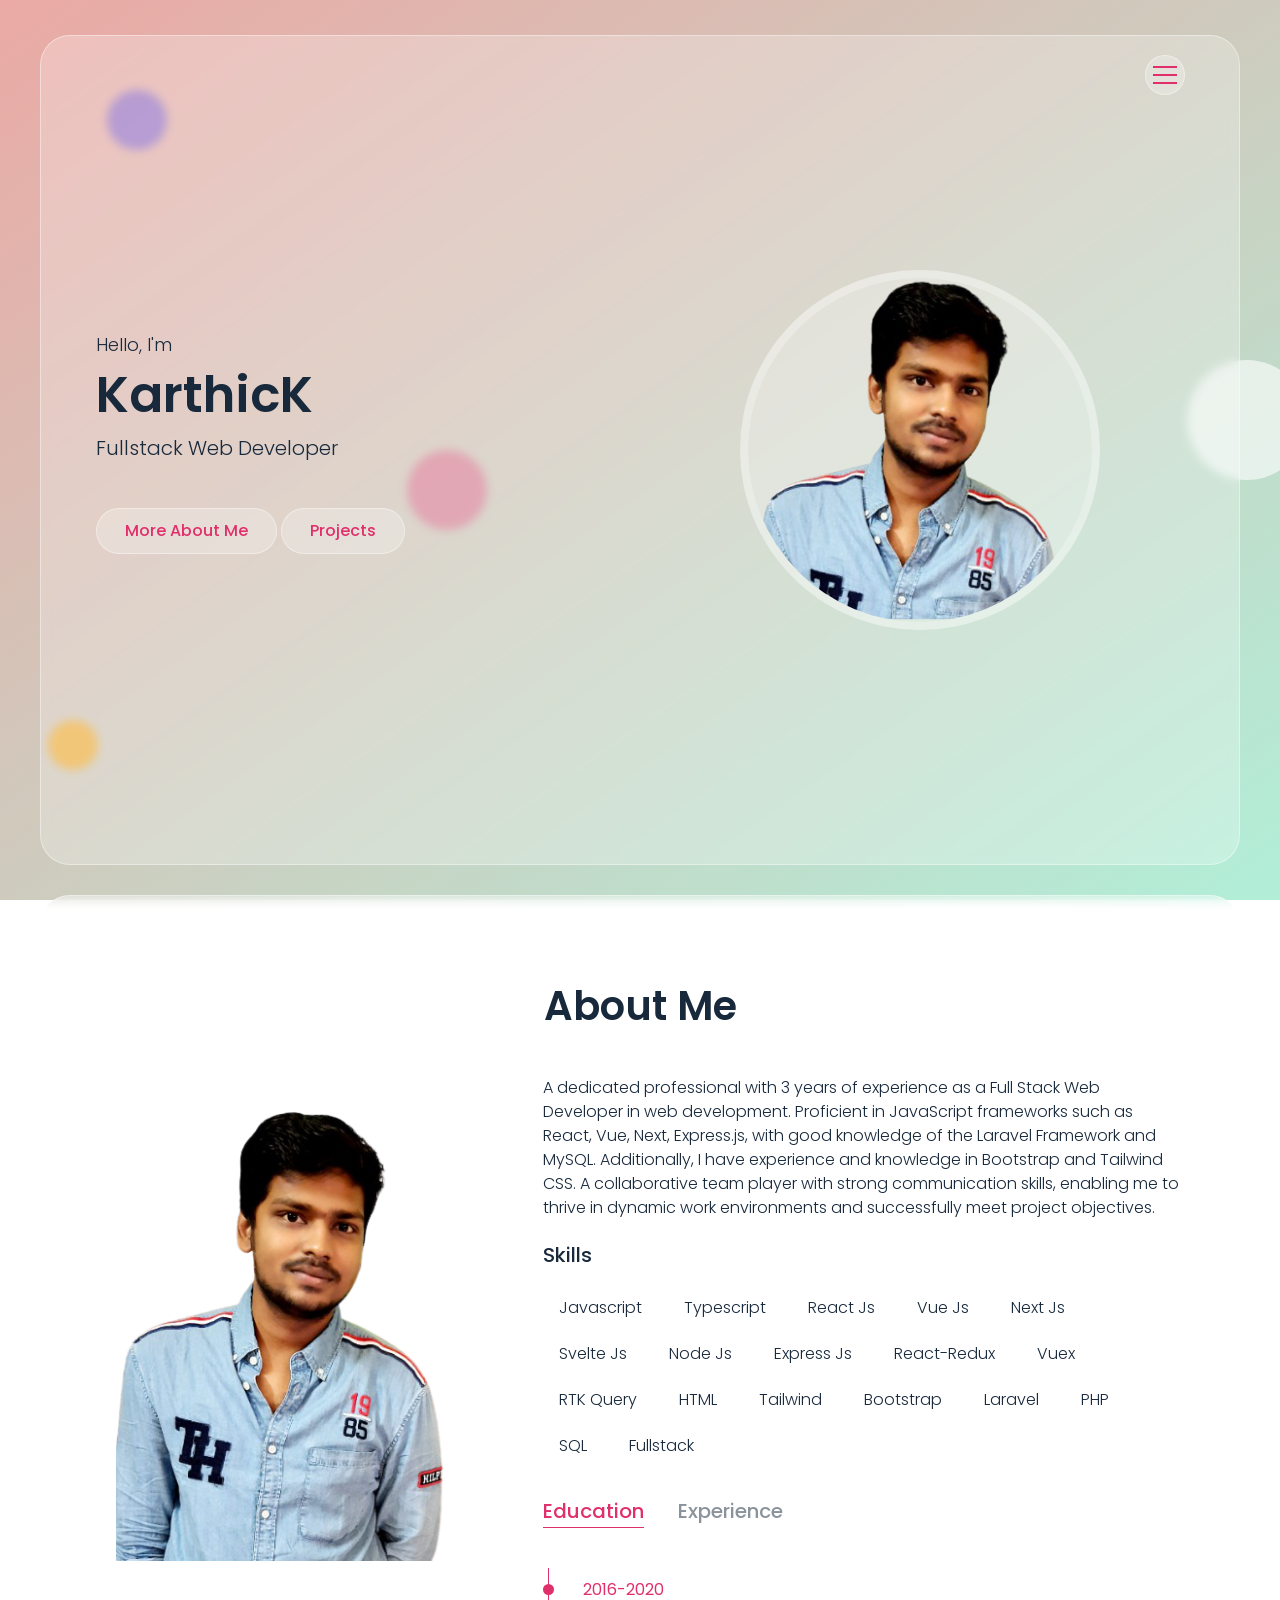
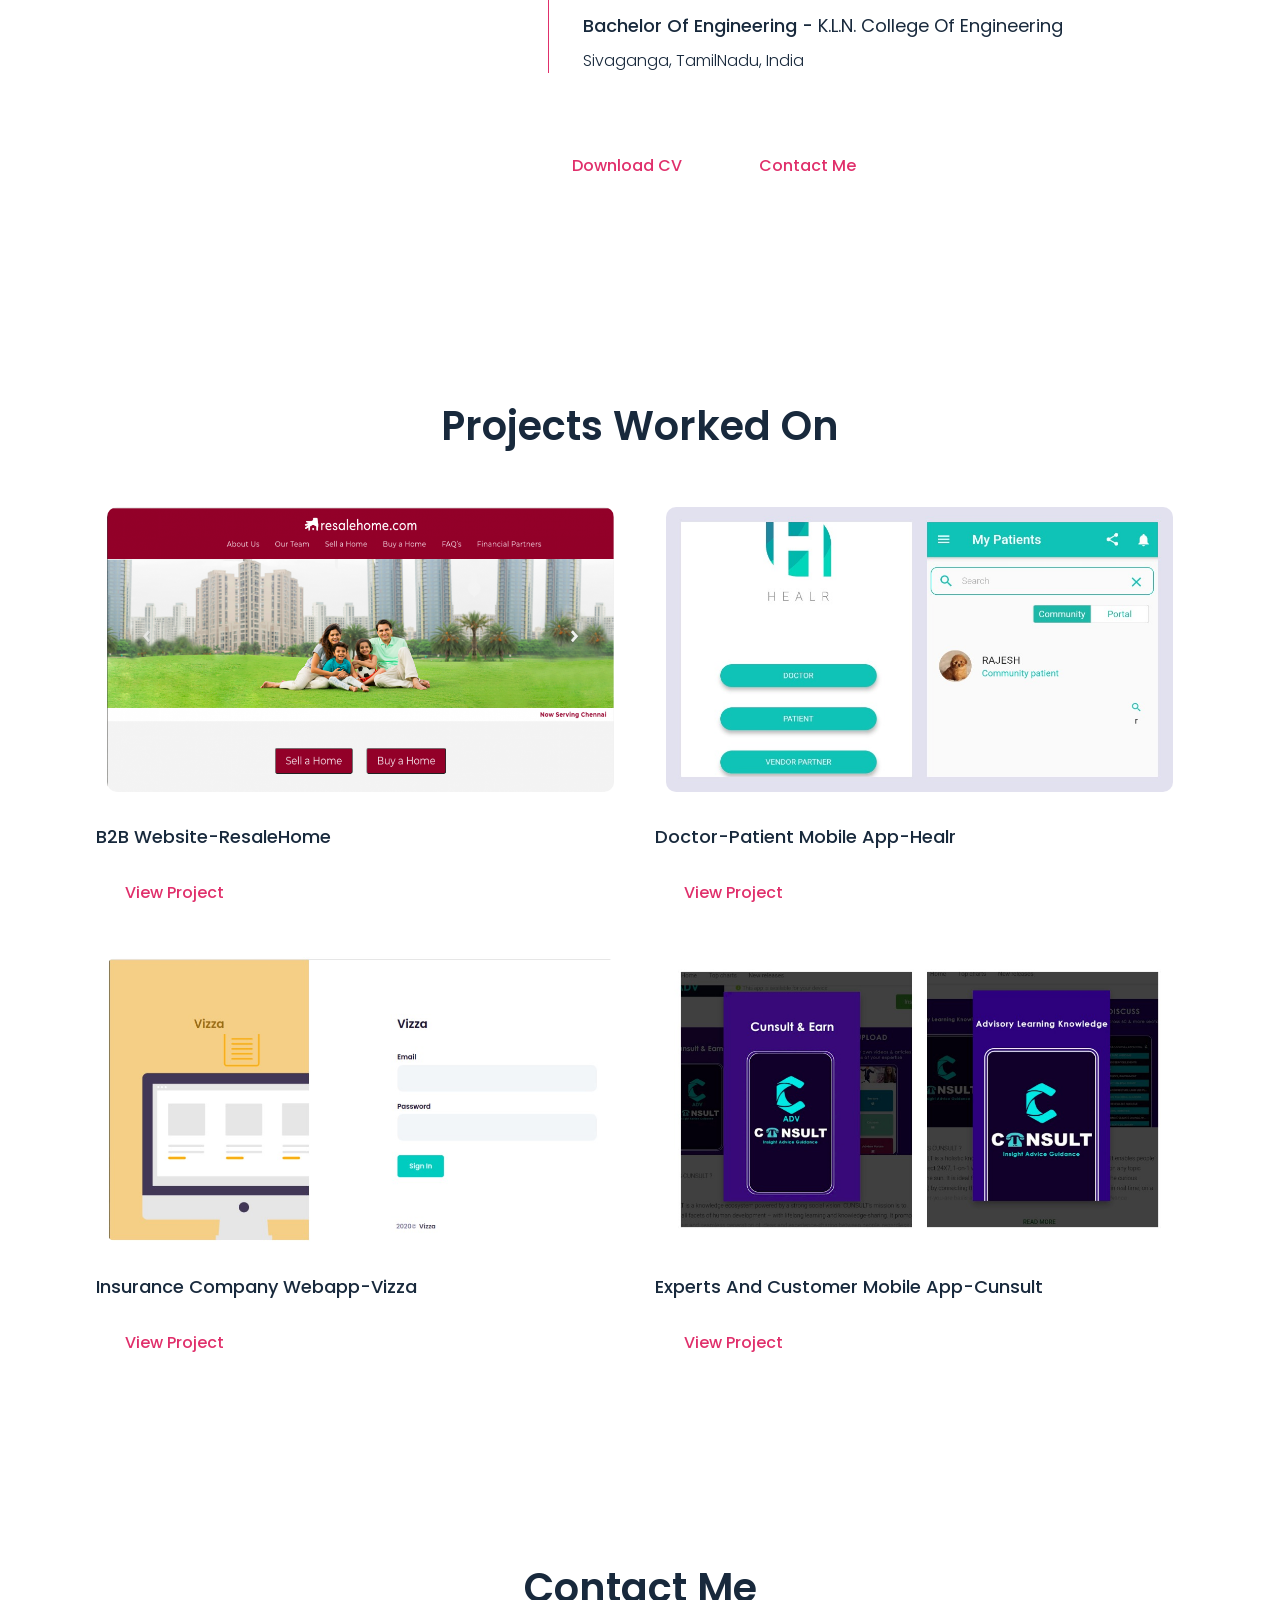
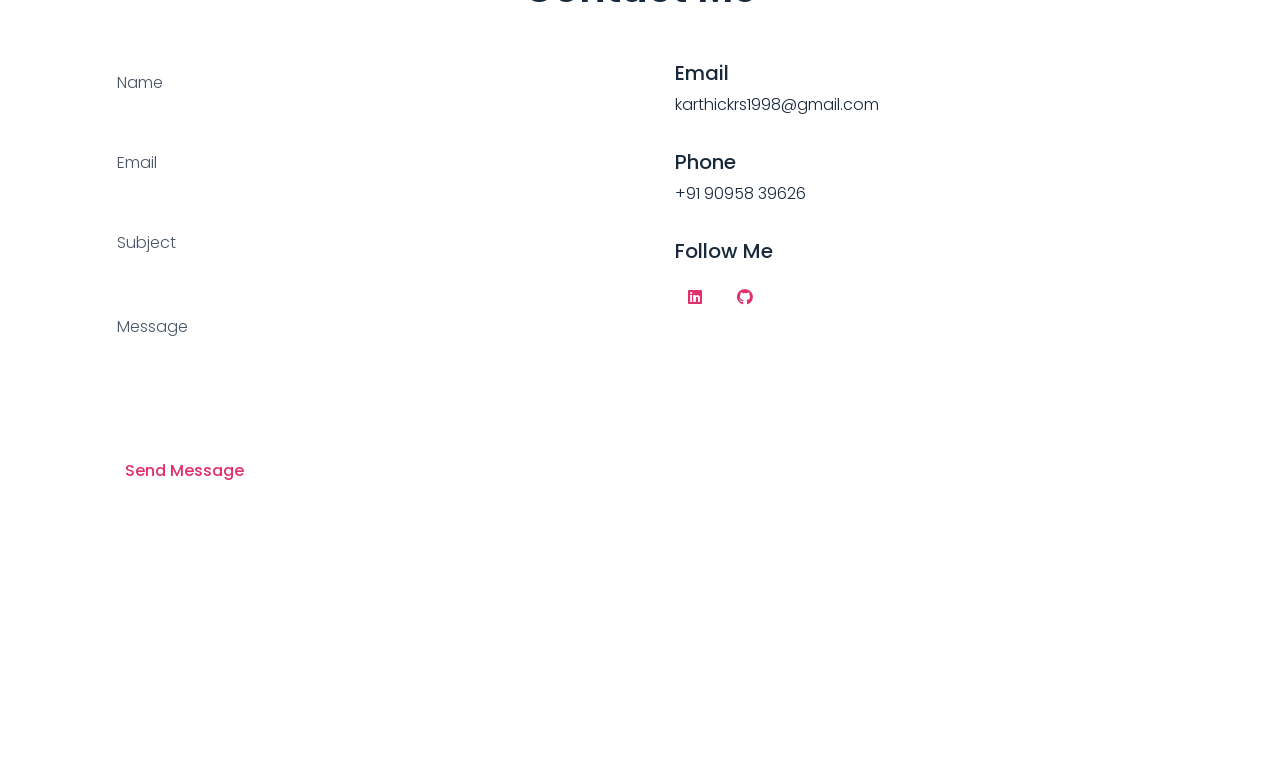
==== index.html @ 344a559f "Updated Skills" ====
<!DOCTYPE html>
<html lang="en">
<head>
    <meta charset="UTF-8">
    <meta id="myViewport" name="viewport" content="width=device-width, initial-scale=1.0">
    <title>Portfolio</title>
    <link rel="stylesheet" href="css/font-awesome.css">
    <link rel="stylesheet" href="css/portfolio.css">
    <script src="https://cdn.tailwindcss.com"></script>
</head>
    <body>
        <!-- Page Loader Start -->
        <div class="page-loader">
            <div></div>
            <div></div>
            <div></div>
        </div>
        <!-- Page Loader End -->
        <!-- Background Circles Start -->
        <div class="bg-circles">
            <div class="circle-1"></div>
            <div class="circle-2"></div>
            <div class="circle-3"></div>
            <div class="circle-4"></div>
        </div>
        <!-- Background Circles End -->

        <!-- Main Start -->
        <div class="main hidden">
            <!-- Header Start -->
            <header class="header">
                <div class="container">
                    <div class="row flex-end">
                        <button type="button" class="nav-toggler">
                            <span></span>
                        </button>
                        <nav class="nav">
                            <div class="nav-inner">
                                <ul>
                                    <li><a href="#home" class="nav-item link-item">home</a></li>
                                    <li><a href="#about" class="nav-item link-item">about</a></li>
                                    <li><a href="#projects" class="nav-item link-item">projects</a></li>
                                    <li><a href="#contact" class="nav-item link-item">contact</a></li>
                                </ul>
                            </div>
                        </nav>
                    </div>
                </div>
            </header>
            <!-- Header End -->
            <!-- Home Section Start -->
            <section class="home-section align-items-center active" id="home">
                <div class="container">
                    <div class="row align-items-center">
                        <div class="home-text">
                            <p>Hello, I'm</p>
                            <h1>KarthicK</h1>
                            <p class="role">fullstack web developer</p>
                            <a href="#about" class="btn link-item">more about me</a>
                            <a href="#projects" class="btn link-item">projects</a>
                        </div>
                        <div class="home-img">
                            <div class="img-box">
                                <img src="img/profile-img-2.png" alt="profile-img">
                            </div>                
                        </div>
                    </div>
                </div>
            </section>
            <!-- Home Section End -->

            <!-- About Section Start -->
            <section class="about-section sec-padding" id="about">
                <div class="container">
                    <div class="row">
                        <div class="section-title">
                            <h2>about me</h2>
                        </div>
                    </div>
                    <div class="row">
                        <div class="about-img">
                            <div class="img-box">
                                <img src="img/about-img-2.png" alt="about-image">
                            </div>
                        </div>
                        <div class="about-text">
                            <p>A dedicated professional with 3 years of experience as a Full Stack Web Developer in web development. Proficient in JavaScript frameworks such as React, Vue, Next, Express.js, with good knowledge of the Laravel Framework and MySQL. Additionally, I have experience and knowledge in Bootstrap and Tailwind CSS. A collaborative team player with strong communication skills, enabling me to thrive in dynamic work environments and successfully meet project objectives.</p>
                            <h3>skills</h3>
                            <div class="skills">
                                <div class="skill-item">javascript</div>
                                <div class="skill-item">typescript</div>
                                <div class="skill-item">react js</div>
                                <div class="skill-item">vue js</div>
                                <div class="skill-item">next js</div>
                                <div class="skill-item">svelte js</div>
                                <div class="skill-item">node js</div>
                                <div class="skill-item">express js</div>
                                <div class="skill-item">react-redux</div>
                                <div class="skill-item">vuex</div>
                                <div class="skill-item">RTK query</div>
                                <div class="skill-item">HTML</div>
                                <div class="skill-item">tailwind</div>
                                <div class="skill-item">bootstrap</div>
                                <div class="skill-item">laravel</div>
                                <div class="skill-item">PHP</div>
                                <div class="skill-item">SQL</div>
                                <div class="skill-item">fullstack</div>
                            </div>
                            <div class="about-tabs">
                                <button type="button" class="tab-item active" data-target="#education">education</button>
                                <button type="button" class="tab-item" data-target="#experience">experience</button>
                            </div>
                            <!-- Education Start -->
                            <div class="tab-content active" id="education">
                                <div class="timeline">
                                    <div class="timeline-item">
                                        <span class="date">2016-2020</span>
                                        <h4>bachelor of engineering - <span>k.l.n. college of engineering</span></h4>
                                        <p>Sivaganga, TamilNadu,  India</p>
                                    </div>
                                </div>
                            </div>
                            <!-- Education End -->

                            <!-- Experience Start -->
                            <div class="tab-content" id="experience">
                                <div class="timeline">
                                    <div class="timeline-item">
                                        <span class="date">Oct 2020-Mar 2022</span>
                                        <h4>fullstack developer<span> - pranion technology and ventures Pvt Ltd</span></h4>
                                        <p></p>
                                    </div>
                                    <div class="timeline-item">
                                        <span class="date">Mar 2022-Present</span>
                                        <h4>Software Development Engineer-I<span> - Fleet Studio Technologies Pvt Ltd</span></h4>
                                        <p></p>
                                    </div>
                                </div>                        
                            </div>
                            <!-- Experience End -->
                            <a href="karthick-resume-9095839626.pdf" target="_blank" class="btn pointer-events-none">download cV</a>
                            <a href="#contact" class="btn link-item">contact me</a>
                        </div>
                    </div>
                </div>
            </section>
            <!-- About Section End -->

            <!-- Portfolio Section Start -->
            <section class="portfolio-section sec-padding" id="projects">
                <div class="container">
                    <div class="row">
                        <div class="section-title">
                            <h2>projects worked on</h2>
                        </div>
                    </div>
                    <div class="row">
                        <!-- Portfolio Item Start -->
                        <div class="portfolio-item">
                            <div class="portfolio-item-thumpnail">
                                <img src="img/portfolio/portfolio-1.png" alt="portfolio item thumpnail">
                            </div>
                            <h3 class="portfolio-item-title">B2B website-resaleHome</h3>
                            <button class="btn portfolio-view-project-btn" type="button">view project</button>
                            <div class="portfolio-item-details">
                                <div class="description">
                                    <p>Resalehome are leading property consultants from Chennai. They act like medium of sellers and buyers to help sell or buy a property.</p>
                                </div>
                                <div class="general-info">
                                    <ul>
                                        <li>Created - <span>Dec 2020</span></li>
                                        <li>Technologies used - <span>Html, Css, Bootstrap, laravel, mysql</span></li>
                                        <li>Role - <span>fullstack</span></li>
                                        <li>View Online - <span><a href="https://www.resalehome.com" target="_blank">click here</a></span></li>
                                    </ul>
                                </div>
                            </div>
                        </div>
                        <!-- Portfolio Item End -->
                        <!-- Portfolio Item Start -->
                        <div class="portfolio-item">
                            <div class="portfolio-item-thumpnail">
                                <img src="img/portfolio/portfolio-2.jpg" alt="portfolio item thumpnail">
                            </div>
                            <h3 class="portfolio-item-title">doctor-patient mobile app-healr</h3>
                            <button class="btn portfolio-view-project-btn" type="button">view project</button>
                            <div class="portfolio-item-details">
                                <div class="description">
                                    <p>Healr is a mobile app for connect patient and doctor for their regular checkup.patient book an appointment(either teleclinic or direct visit), based on doctor schedule. patient can share their report and vitals to the doctor.then, doctor will connect patient and share the medical prescription.</p>
                                </div>
                                <div class="general-info">
                                    <ul>
                                        <li>Created - <span>june 2021</span></li>
                                        <li>Technologies used - <span>laravel, mysql</span></li>
                                        <li>Role - <span>backend developer</span></li>
                                        <li>View Online - <span><a href="https://play.google.com/store/apps/details?id=com.healr" target="_blank">click here</a></span></li>
                                    </ul>
                                </div>
                            </div>
                        </div>
                        <!-- Portfolio Item End -->
                        <!-- Portfolio Item Start -->
                        <div class="portfolio-item">
                            <div class="portfolio-item-thumpnail">
                                <img src="img/portfolio/portfolio-3.jpg" alt="portfolio item thumpnail">
                            </div>
                            <h3 class="portfolio-item-title">insurance company webapp-vizza</h3>
                            <button class="btn portfolio-view-project-btn" type="button">view project</button>
                            <div class="portfolio-item-details">
                                <div class="description">
                                    <p>Vizza is the insurance website for take a new insurance and renewal the current insurance.vizza has three type insurance.</p>
                                    <ul>
                                        <li>Life Insurance</li>
                                        <li>Motor Insurance</li>
                                        <li>Health Insurance</li>
                                    </ul>
                                    <p>user can purchase new insurance and see the renewals of the upcoming based on admin approval</p>
                                </div>
                                <div class="general-info">
                                    <ul>
                                        <li>Created - <span>apr 2020</span></li>
                                        <li>Technologies used - <span>Html, Css, Bootstrap, Laravel, Mysql</span></li>
                                        <li>Role - <span>Fullstack</span></li>
                                        <!-- <li>View Online - <span><a href="#">www.domain.com</a></span></li> -->
                                    </ul>
                                </div>
                            </div>
                        </div>
                        <!-- Portfolio Item End -->
                        <!-- Portfolio Item Start -->
                        <div class="portfolio-item">
                            <div class="portfolio-item-thumpnail">
                                <img src="img/portfolio/portfolio-4.jpg" alt="portfolio item thumpnail">
                            </div>
                            <h3 class="portfolio-item-title">experts and customer mobile app-cunsult</h3>
                            <button class="btn portfolio-view-project-btn" type="button">view project</button>
                            <div class="portfolio-item-details">
                                <div class="description">
                                    <p>Cunuslt is a mobile app.it is divided into two application.</p>
                                    <ul>
                                        <li>Advisor App</li>
                                        <li>Client App</li>
                                    </ul>
                                    <p class="cusult-app">Advisor App- <span>Advisor or Experts are the users have professional in one or more fields.They are ready to give ideas and advices to the clients who is needed.</span></p>
                                    <p class="cusult-app">Client App- <span>Client or Customer are the users have ready to get a idea or knowldge from experts.</span></p>
                                </div>
                                <div class="general-info">
                                    <ul>
                                        <li>Created - <span>sep 2021</span></li>
                                        <li>Technologies used - <span>Laravel, Mysql</span></li>
                                        <li>Role - <span>Backend</span></li>
                                        <li>View Online(Advisor) - <span><a href="https://play.google.com/store/apps/details?id=com.career1234.advisor" target="_blank">click here</a></span></li>
                                        <li>View Online(Client) - <span><a href="https://play.google.com/store/apps/details?id=com.career1234.client" target="_blank">click here</a></span></li>
                                    </ul>
                                </div>
                            </div>
                        </div>
                        <!-- Portfolio Item End -->
                    </div>
                </div>
            </section>
            <!-- Portfolio Section End -->
            <!-- Contact Section Start -->
            <section class="contact-section sec-padding" id="contact">
                <div class="container">
                    <div class="row">
                        <div class="section-title">
                            <h2>contact me</h2>
                        </div>
                    </div>
                    <div class="row">
                        <div class="contact-form">
                            <form>
                                <div class="row">
                                    <div class="input-group">
                                        <input type="text" class="input-control email-name" placeholder="Name" required>
                                    </div>
                                    <div class="input-group">
                                        <input type="email" class="input-control email-email" placeholder="Email" required>
                                        <span class="email-error hidden">invalid email address</span>
                                    </div>
                                    <div class="input-group">
                                        <input type="text" class="input-control email-subject" placeholder="Subject" required>
                                    </div>
                                    <div class="input-group">
                                        <textarea class="input-control email-message" placeholder="Message" required></textarea>
                                    </div>
                                    <div class="submit-btn">
                                        <button type="submit" class="btn" id="send-message">send message</button>
                                        <!-- <button type="submit" class="btn" id="send-message"><span class="loading"><i class="fas fa-spinner fa-spin fa-1x fa-fw"></i></span></button> -->
                                    </div>
                                </div>
                            </form>
                        </div>
                        <div class="contact-info">
                            <div class="contact-info-item">
                                <h3>Email</h3>
                                <p>karthickrs1998@gmail.com</p>
                            </div>
                            <div class="contact-info-item">
                                <h3>Phone</h3>
                                <p>+91 90958 39626</p>
                            </div>
                            <div class="contact-info-item">
                                <h3>follow me</h3>
                                <div class="social-links">
                                    <a href="https://www.linkedin.com/in/karthick-r-s-77813818a" target="_blank"><i class="fab fa-linkedin"></i></a>
                                    <a href="https://github.com/karthick-rs-webdev" target="_blank"><i class="fab fa-github"></i></a>
                                    <!-- <a href="#" target="_blank"><i class="fab fa-instagram"></i></a>
                                    <a href="#" target="_blank"><i class="fab fa-youtube"></i></a> -->
                                </div>
                            </div>
                        </div>
                    </div>
                </div>
            </section>
            <!-- Contact Section End -->
        </div>
        <!-- Main End -->

        <!-- Portfolio Item Details Popup Start -->
        <div class="portfolio-popup">
            <div class="pp-inner">
                <div class="pp-content">
                    <div class="pp-header">
                        <button class="btn pp-close" type="button"><i class="fas fa-times"></i></button>
                        <div class="pp-thumpnail">
                            <img src="" alt="pp-thumpnail">
                        </div>
                        <h3></h3>
                    </div>
                    <div class="pp-body">
                    </div>
                </div>
            </div>

        </div>
        <!-- Portfolio Item Details Popup End -->    

        <script src="js/portfolio.js"></script>
        <!-- Emial Service -->
        <!-- <script type="text/javascript" src="https://cdn.jsdelivr.net/npm/emailjs-com@3/dist/email.min.js"></script> -->
        <script src="js/email-service.min.js"></script>
        <script type="text/javascript">
            (function(){
            emailjs.init("user_HQDzStbGqRLgGuK07CxzP");
            })();

            document.querySelector("#send-message").addEventListener("click", e => {
                if(document.querySelector(".email-name").value.length != 0 && document.querySelector(".email-email").value.length != 0 && document.querySelector(".email-subject").value.length != 0 && document.querySelector(".email-message").value.length != 0){

                    e.preventDefault();

                    const re = /^(([^<>()[\]\\.,;:\s@\"]+(\.[^<>()[\]\\.,;:\s@\"]+)*)|(\".+\"))@((\[[0-9]{1,3}\.[0-9]{1,3}\.[0-9]{1,3}\.[0-9]{1,3}\])|(([a-zA-Z\-0-9]+\.)+[a-zA-Z]{2,}))$/;

                    if(re.test(document.querySelector(".email-email").value)){
                        var templateParams = {
                            from_name: document.querySelector(".email-name").value,
                            from_email: document.querySelector(".email-email").value,
                            subject: document.querySelector(".email-subject").value,
                            message: document.querySelector(".email-message").value
                        };

                        e.target.innerHTML = `sending... <i class="fas fa-spinner fa-spin fa-1x fa-fw"></i>`;
                        e.target.classList.add("btn-disabled");
                        e.target.setAttribute("disabled","disabled");
                    
                        emailjs.send('service_8qbzn0a', 'template_hliff8y', templateParams)
                        .then(function(response) {
                            e.target.innerHTML = `message sent <i class="far fa-smile"></i>`;
                        },
                        function(error) {
                            e.target.innerHTML = `unable to send <i class="far fa-frown"></i>`;
                        });
                    }
                    else{
                        document.querySelector(".email-email").style.border = "1px solid red";
                        document.querySelector(".email-email").scrollIntoView();
                        document.querySelector(".email-error").classList.remove("hidden");
                    }
                }
            });
            document.querySelector(".email-email").addEventListener("input",e => {
                document.querySelector(".email-error").classList.add("hidden");
            });
        </script>         
    </body>
</html>
---- css/portfolio.css ----
/* ------Fonts-------- */
@import url('https://fonts.googleapis.com/css2?family=Poppins:wght@300;400;500;600;700&display=swap');

/*------Variables------*/
:root{
    --main-color: #e02f6b;
    --blue: #0000ff;
    --blue-dark: #18293c;
    --orange: #ffa500;
    --green-yellow: #cddc39;
    --pink-light: #efa2b4;
    --cyan-light: #aef1ee;
    --white: #ffffff;
    --white-albha-40: rgba(255, 255, 255, 0.4);
    --white-albha-25: rgba(255, 255, 255, 0.25);
    --backdrop-filter-blur: blur(5px);
}
/* ------Global Settings------- */
*{
    box-sizing: border-box;
    margin: 0;
    padding: 0;
    outline: none;
    user-select: none;
    scroll-behavior: smooth;
}
::before,
::after{
    box-sizing: border-box;
}
.hidden{
    display: none !important;
}

body{
    min-height: 100vh;
    background-image: linear-gradient(to bottom right, var(--pink-light), var(--cyan-light));
    background-attachment: fixed;
    font-size: 16px;
    font-family: 'Poppins', sans-serif;
    font-weight: 300;
    color: var(--blue-dark);
    line-height: 1.5;
    overflow-x: hidden;
    padding: 35px 15px;
}
body.hide-scrolling{
    overflow-y: hidden;
}
body::before{
    content: '';
    position: fixed;
    left: 0;
    top: 0;
    height: 100%;
    width: 100%;
    background-color: var(--green-yellow);
    z-index: -1;
    opacity: 0.12;
}

.bg-circles{
    position: fixed;
    width: calc(100% - 30px);
    max-width: 1200px;
    height: 100%;
    left: 47px;
    top: 0;
    /* transform: translateX(-50%); */
}
.bg-circles div{
    position: absolute;
    border-radius: 50%;
}
.bg-circles .circle-1{
    width: 60px;
    height: 60px;
    background-color:var(--blue);
    top: 10%;
    left: 5%;
    opacity: 0.3;
    animation: zooInOut 8s linear infinite;
}
.bg-circles .circle-2{
    background-color: var(--main-color);
    width: 80px;
    height: 80px;   
    left: 30%;
    top: 50%;
    opacity: 0.4; 
    animation: BounceInOut 5s ease-in-out infinite;
}
.bg-circles .circle-3{
    width: 120px;
    height: 120px;
    background-color: var(--white);
    top: 40%;
    left: 95%;
    opacity: 0.6;
}
.bg-circles .circle-4{
    width: 50px;
    height: 50px;
    background-color: var(--orange);
    top: 80%;
    left: 1px;
    opacity: 0.6;
}

.main{
    max-width: 1200px;
    margin: auto;
    transition: all 0.3s ease-in-out;
    position: relative;
}
.main.fade-out{
    opacity: 0;
}

section{
    background-color: var(--white-albha-25);
    border: 1px solid var(--white-albha-40);
    border-radius: 30px;
    min-height: calc(100vh - 70px);
    backdrop-filter: var(--backdrop-filter-blur);
    display: block;
    transition: opacity 0.3s ease-in-out;
    margin-bottom: 30px;
}
section.active{
    animation: fadeIn 0.5s ease-in-out forwards;
}

section.fade-out{
    animation: fadeOut 0.5s ease-in-out forwards;
}

a{
    text-decoration: none;
}

h1, h2{
    font-weight: 600 !important;
}

h3,h4,h5,h6{
    font-weight: 500;
}

img{
    max-width: 100%;
    vertical-align: middle;
}

.container{
    padding: 0 40px;
    width: 100%;
}

ul{
    list-style: none;
}

.row{
    display: flex;
    flex-wrap: wrap;
}

.align-items-center{
    align-items: center;
}
.sec-padding{
    padding: 80px 0;
}
.flex-end{
    justify-content: flex-end;
}

/*------Animation---------*/
@keyframes fadeOut{
    0%{
        opacity: 1;
    }
    100%{
        opacity: 0;
    }
}
@keyframes fadeIn{
    0%{
        opacity: 0;
    }
    100%{
        opacity: 1;
    }
}
@keyframes zooInOut{
    0%,100%{
        transform: scale(0.5);
    }
    50%{
        transform: scale(1);
    }
}
@keyframes BounceInOut{
    0%,100%{
        transform: translateY(-50%);
    }
    50%{
        transform: translateY(50%);
    }
}
@keyframes spin{
    0%{
        transform: rotate(0deg);
    }
    /* 50%{
        transform: rotate(200deg);
    }
    100%{
        transform: rotate(0deg);
    } */
    100%{
        transform: rotate(360deg);
    }
}
/* -----Secction Title------ */
.section-title{
    width: 100%;
    padding: 0 15px;
    text-align: center;
    margin-bottom: 40px;
}
.section-title h2{
    font-size: 40px;
    text-transform: capitalize;
}

/* -------Custom Scrollbar------- */
::-webkit-scrollbar{
    width: 5px;
}
::-webkit-scrollbar-track{
    background-color: var(--white);
}
::-webkit-scrollbar-thumb{
    background-color: var(--main-color);
}

/* ------Buttons------- */
button{
    font-family: inherit;
    user-select: none;
}
.btn{
    line-height: 1.5;
    color: var(--main-color);
    background-color: var(--white-albha-25);
    padding: 10px 28px;
    display: inline-block;
    border: 1px solid var(--white-albha-40);
    border-radius: 30px;
    font-size: 16px;
    font-weight: 500;
    font-family: inherit;
    text-transform: capitalize;
    cursor: pointer;
    user-select: none;
    position: relative;
    overflow: hidden;
    vertical-align: middle;
    transition: color 0.3s ease-in-out;
}
.btn:before{
    content: '';
    position: absolute;
    left: 0;
    top: 0;
    height: 100%;
    width: 0%;
    background-color: var(--main-color);
    z-index: -1;
    transition: width 0.3s ease-in-out;
}
.btn:not(.btn-disabled):hover::before{
    width: 100%;
}
.btn:not(.btn-disabled):hover{
    color: var(--white);
}

/*------Page Loader-------*/
.page-loader{
    position: fixed;
    top: 0;
    left: 0;
    height: 100%;
    width: 100%;
    background-color: var(--white-albha-25);
    backdrop-filter: var(--backdrop-filter-blur);
    z-index: 1;
    display: flex;
    align-items: center;
    justify-content: center;
    transition: opacity 0.6s ease;
}
.page-loader.fade-out{
    opacity: 0;
}
.page-loader div{
    border: 2px solid transparent;
    position: absolute;
    border-radius: 50%;
    border-top-color: transparent !important;
    border-bottom-color: transparent !important;
    animation: spin 0.8s linear infinite;
}
.page-loader div:nth-child(1){
    height: 60px;
    width: 60px;
    border-color: var(--main-color);
    /* animation-duration: 2.3s; */
    /* animation-delay: 0.8s; */
}
.page-loader div:nth-child(2){
    height: 45px;
    width: 45px;
    border-color: var(--blue);
    /* animation-duration: 2.3s; */
    /* animation-delay: 0.4s; */
}
.page-loader div:nth-child(3){
    height: 30px;
    width: 30px;
    border-color: var(--orange);
    /* animation-duration: 2.3s; */
    /* animation-delay: 0.2s; */
}

/*-----Header Section------*/
.header{
    position: absolute;
    top: 0;
    right: 0;
    width: 100%;
    z-index: 1;
    padding: 20px 0 0;
}
.header .nav-toggler{
    height: 40px;
    width: 40px;
    border-radius: 50%;
    border: 1px solid var(--white-albha-40);
    background-color: var(--white-albha-25);
    cursor: pointer;
    display: flex;
    align-items: center;
    justify-content: center;
    margin: 0 15px;
    z-index: 1;
    translate: opacity 0.5s ease-in-out;
}
.header .nav-toggler.hide{
    opacity: 0;
    transition: none;
}
.header .nav-toggler span{
    width: 24px;
    height: 2px;
    background-color: var(--main-color);
    position: relative;
    transition: background-color 0.3s ease;
}
.header.active .nav-toggler span{
    background-color: transparent;
}
.header .nav-toggler span::before,
.header .nav-toggler span::after{
    content: '';
    position: absolute;
    background-color: var(--main-color);
    width: 100%;
    height: 100%;
    top: 0;
    transition: all 0.3s ease;
}
.header:not(.active) .nav-toggler:hover span::before,
.header:not(.active) .nav-toggler:hover span::after{
    width: 50%;
    /* transform: rotate(180deg); */
}
.header .nav-toggler span::before{
    left: 0;
    transform: translateY(-8px);
    /* margin-top: -8px; */
}
.header.active .nav-toggler span::before{
    transform: rotate(45deg);
}
.header .nav-toggler span::after{
    right: 0;
    transform: translateY(8px);
    /* margin-top: 8px; */
}
.header.active .nav-toggler span::after{
    transform: rotate(-45deg);
}
.header .nav{
    position: fixed;
    top: 0;
    left: 0;
    height: 100%;
    width: 100%;
    padding: 35px 15px;
    overflow-y: auto;
    /* visibility: hidden; */
    display: none;
}
.header.active .nav{
    display: block;
}
.header .nav .nav-inner{
    min-height: calc(100vh - 70px);
    max-width: 1200px;
    margin: auto;
    background-color: var(--white-albha-25);
    backdrop-filter: var(--backdrop-filter-blur);
    border: 1px solid var(--white-albha-40);
    border-radius: 30px;
    padding: 50px 0;
    display: flex;
    align-items: center;
    justify-content: center;
    opacity: 0;
    transition: all 0.5s ease;
}
.header.active .nav .nav-inner{
    opacity: 1;
}
.header .nav .nav-inner ul li{
    text-align: center;
}
.header .nav .nav-inner ul li a{
    text-transform: capitalize;
    color: var(--blue-dark);
    font-weight: 500;
    font-size: 40px;
    display: block;
    padding: 8px 15px;
    transition: color 0.5s ease;
    position: relative;
}
.header .nav .nav-inner ul li a::before{
    left: 0;
}
.header .nav .nav-inner ul li a::after{
    right: 0;
}
.header .nav .nav-inner ul li a::before,
.header .nav .nav-inner ul li a::after{
    content: '';
    position: absolute;
    bottom: 0;
    background-color: var(--white-albha-25);
    z-index: -1;
    width: 0%;
    height: 100%;
    transition: width 0.5s ease;
}
.header .nav .nav-inner ul li a:hover::before,
.header .nav .nav-inner ul li a:hover::after{
    width: 100%;
}
.header .nav .nav-inner ul li a:hover{
    color: var(--main-color);
}

/* ------Home Section------- */
.home-section{
    padding: 120px 0;
}
.home-section.active{
    display: flex;
}
.home-text,
.home-img{
    width: 50%;
    padding: 15px
}
.home-text p{
    font-size: 18px;
}
.home-text h1{
    font-size: 50px;
    text-transform: capitalize;
}
.home-text p.role, .home-text h2{
    font-size: 20px;
    text-transform: capitalize;
    font-weight: 300;
    margin: 0 0 30px;
}
.home-text .btn{
    margin: 15px 0;
}
.home-img .img-box{
    max-width: 360px;
    background-color: var(--white-albha-25);
    border: 8px solid var(--white-albha-25);
    border-radius: 50%;
    margin: auto;
}
.home-img .img-box img{
    width: 100%;
    border-radius: 50%;
}

/* ------About Section------ */
.about-img{
    width: 40%;
    padding: 0 15px;
}
.about-text{
    width: 60%;
    padding: 0 15px;
}
.about-img .img-box{
    max-width: 380px;
    margin: auto;
    background-color: var(--white-albha-25);
    border: 1px solid var(--white-albha-40);
    border-radius: 10px;
}
.about-img .img-box img{
    width: 100%;
}
.about-text h3{
    text-transform: capitalize;
    font-size: 20px;
    margin: 20px 0;
}
.about-text .skills{
    display: flex;
    flex-wrap: wrap;
}
.about-text .skills .skill-item{
    background-color: var(--white-albha-25);
    border: 1px solid var(--white-albha-40);
    border-radius: 20px;
    padding: 5px 15px;
    text-transform: capitalize;
    margin: 0 10px 10px 0;
}
.about-tabs{
    margin-top: 20px;
}
.about-tabs .tab-item{
    padding: 2px 0;
    background-color: transparent;
    border: none;
    text-transform: capitalize;
    display: inline-block;
    color: var(--blue-dark);
    font-size: 20px;
    cursor: pointer;
    font-weight: 500;
    margin: 0 30px 0 0;
    position: relative;
    opacity: 0.5;
    transition: all 0.3s ease;
}
.about-tabs .tab-item:last-child{
    margin: 0;
}
.about-tabs .tab-item::before{
    content: '';
    position: absolute;
    left: 0;
    bottom: 0;
    width: 0%;
    height: 1px;
    background-color: var(--blue-dark);
    transition: width 0.3s ease;
}
.about-tabs .tab-item:hover::before{
    width: 100%;
}
.about-tabs .tab-item.active{
    color: var(--main-color);
    opacity: 1;
    cursor: auto;
}
.about-tabs .tab-item.active::before{
    width: 100%;
    background-color: var(--main-color);
}
.about-text .tab-content{
    padding: 40px 0;
    display: none;
}
.about-text .tab-content.active{
    display: block;
}
.about-text .tab-content .timeline{
    position: relative;
}
.about-text .tab-content .timeline::before{
    content: '';
    position: absolute;
    top: 0;
    left: 5px;
    height: 100%;
    width: 1px;
    background-color: var(--main-color);
}
.about-text .timeline .timeline-item{
    margin-bottom: 30px;
    position: relative;
    padding: 10px 0 0 40px;
}
.about-text .timeline .timeline-item::before{
    content: '';
    position: absolute;
    height: 11px;
    width: 11px;
    background-color: var(--main-color);
    top: 16px;
    left: 0;
    border-radius: 50%;
}
.about-text .timeline .timeline-item:last-child{
    margin-bottom: 30px;
}
.about-text .timeline .timeline-item .date{
    display: block;
    color: var(--main-color);
    font-weight: 400;
    margin: 0 0 10px;
}
.about-text .timeline .timeline-item h4{
    font-size: 18px;
    text-transform: capitalize;
    margin: 0 0 10px;
}
.about-text .timeline .timeline-item h4 span{
    font-weight: 400;
}
.about-text .btn{
    margin: 0 15px 15px 0;
}

/*--------- Portfolio Section -----------*/
.portfolio-section{
    padding-bottom: 50px;
}
.portfolio-section .portfolio-item{
    width: calc((100% / 2) - 30px);
    margin: 0 15px 30px;
}
.portfolio-section .portfolio-item-thumpnail{
    padding: 10px;
    background-color: var(--white-albha-25);
    border: 1px solid var(--white-albha-40);
    border-radius: 10px;
}
.portfolio-section .portfolio-item-thumpnail img{
    width: 100%;
    border-radius: 10px;
    height: 100%;
}
.portfolio-section .portfolio-item h3{
    font-size: 18px;
    text-transform: capitalize;
    margin: 20px 0;
}
.portfolio-section .portfolio-item .portfolio-item-details{
    display: none;
}

/* -----Portfolio Popup------ */
.portfolio-popup{
    position: fixed;
    top: 0;
    left: 0;
    height: 100%;
    width: 100%;
    z-index: 200;
    visibility: hidden;
}
.portfolio-popup.open{
    visibility: visible;
    overflow-y: auto;
}
.portfolio-popup .pp-inner{
    min-height: 100vh;
    padding: 40px 15px;
    display: flex;
    align-items: center;
    justify-content: center;
}
.portfolio-popup .pp-inner .pp-content{
    background-color: var(--white-albha-25);
    padding: 30px;
    border-radius: 30px;
    max-width: 900px;
    width: 100%;
    border: 1px solid var(--white-albha-40);
    backdrop-filter: var(--backdrop-filter-blur);
    opacity: 0;
    transform: scale(0.9);
}
.portfolio-popup.open .pp-inner .pp-content{
    opacity: 1;
    transform: scale(1);
    transition: all 0.5s ease;
}
.portfolio-popup .pp-inner .pp-content .pp-header{
    position: relative;
}
.portfolio-popup .pp-inner .pp-content .pp-header .btn{
    height: 40px;
    width: 40px;
    padding: 0;
    display: flex;
    align-items: center;
    justify-content: center;
    position: absolute;
    right: -40px;
    top: -40px;
}
.portfolio-popup .pp-inner .pp-content .pp-header .pp-thumpnail img{
    border-radius: 10px;
}
.portfolio-popup .pp-inner .pp-content .pp-header h3{
    font-size: 25px;
    text-transform: capitalize;
    margin: 20px 0 15px;
}
.portfolio-popup .pp-inner .pp-content .pp-body .description{
    margin-bottom: 20px;
}
.portfolio-popup .pp-inner .pp-content .pp-body .description p.cusult-app {
    font-weight: 500;
}
.portfolio-popup .pp-inner .pp-content .pp-body .description p.cusult-app span{
    font-weight: 300;
}
.portfolio-popup .pp-inner .pp-content .pp-body .description ul{
    display: inline-flex;
    list-style: disc;
}
.portfolio-popup .pp-inner .pp-content .pp-body .description ul li:first-child{
    margin-left: 30px;
}
.portfolio-popup .pp-inner .pp-content .pp-body .description ul li:not(:first-child){
    margin-left: 30px;
}
.portfolio-popup .pp-inner .pp-content .pp-body .general-info li{
    margin-bottom: 10px;
    font-weight: 500;
    text-transform: capitalize;
}
.portfolio-popup .pp-inner .pp-content .pp-body .general-info li span{
    font-weight: 300;
}
.portfolio-popup .pp-inner .pp-content .pp-body .general-info li span a{
    text-transform: lowercase;
    color: var(--main-color);
}

/*-----Contact section-------*/
.contact-form,
.contact-info{
    width: 50%;
    padding: 0 15px;
}
.contact-section .contact-form .input-group{
    width: 100%;
    margin-bottom: 30px;
}
.contact-section .contact-form .input-group .input-control::placeholder{
    color: var(--blue-dark);
    font-weight: 300;
    opacity: 0.8;
}
.contact-section .contact-form .input-group .input-control{
    display: block;
    width: 100%;
    height: 50px;
    border:1px solid transparent;
    border-radius: 25px;
    font-family: inherit;
    font-weight: 400;
    font-size: 16px;
    background-color: var(--white-albha-25);
    padding: 0 20px;
    color: var(--blue-dark);
    transition: border-color 0.3s ease;
}
.contact-section .contact-form .input-group .input-control:focus{
    border-color: var(--white-albha-40);
}
.contact-section .contact-form .input-group .input-control:required:focus {
    border: 1px solid var(--main-color)
}
.contact-section .contact-form .input-group textarea.input-control{
    height: 120px;
    resize: none;
    padding-top: 15px;
}
.contact-section .contact-form .input-group .email-error{
    color: var(--main-color);
    margin: 0 0 0 10px;
}
.contact-section .contact-info .contact-info-item{
    margin: 0 0 30px;
    padding: 0 0 0 20px;
}
.contact-section .contact-info .contact-info-item h3{
    font-size: 20px;
    text-transform: capitalize;
    margin: 0 0 5px;
}
.contact-section .contact-info .contact-info-item .social-links a{
    display: inline-flex;
    align-items: center;
    justify-content: center;
    height: 40px;
    width: 40px;
    background-color: var(--white-albha-25);
    color: var(--main-color);
    border: 1px solid var(--white-albha-40);
    border-radius: 50%;
    transition: all 0.5s ease;
    margin: 6px 6px 0 0;
}
.contact-section .contact-info .contact-info-item .social-links a:hover{
    transform: rotate(360deg);
    color: var(--white);
    background-color: var(--main-color);
}
.btn-disabled{
    background-color: var(--backdrop-filter-blur);
}

/*------Responsive------*/
@media(max-width:991px){
    .container{
        padding: 0;
    }
    .home-text, .home-img{
        width: 100%;
        text-align: center;
    }
    .home-img{
        order: -1;
    }
    .home-img .img-box{
        max-width: 300px;
    }
    .home-text .btn{
        margin: 0 7px 15px;
    }
    .portfolio-section .portfolio-item{
        width: calc(50% - 30px);
    }
}
@media(max-width:767px){
    .contact-form, .contact-info,
    .about-img,.about-text{
        width: 100%;
    }
    .about-text{
        margin-top: 30px;
    }
    .portfolio-section .portfolio-item{
        width: calc(100% - 30px);
    }
    .portfolio-popup .pp-inner{
        padding: 30px 15px;
    }
    .contact-info{
        order: -1;
        margin-bottom: 15px;
    }
    .contact-section .contact-info .contact-info-item{
        padding: 0;
    }
}
@media(max-width:575px){
    .home-text h1{
        font-size: 30px;
    }
    .home-text h2{
        font-size: 18px;
    }
    .section-title h2, .header .nav .nav-inner ul li a,
    .section-title h2,
    .header .nav .nav-inner ul li a{
        font-size: 35px;
    }
    .portfolio-popup .pp-inner .pp-content .pp-header h3{
        font-size: 17px;
    }    
    .portfolio-popup .pp-inner .pp-content .pp-body .description ul{
        display: block;
    }
    
}
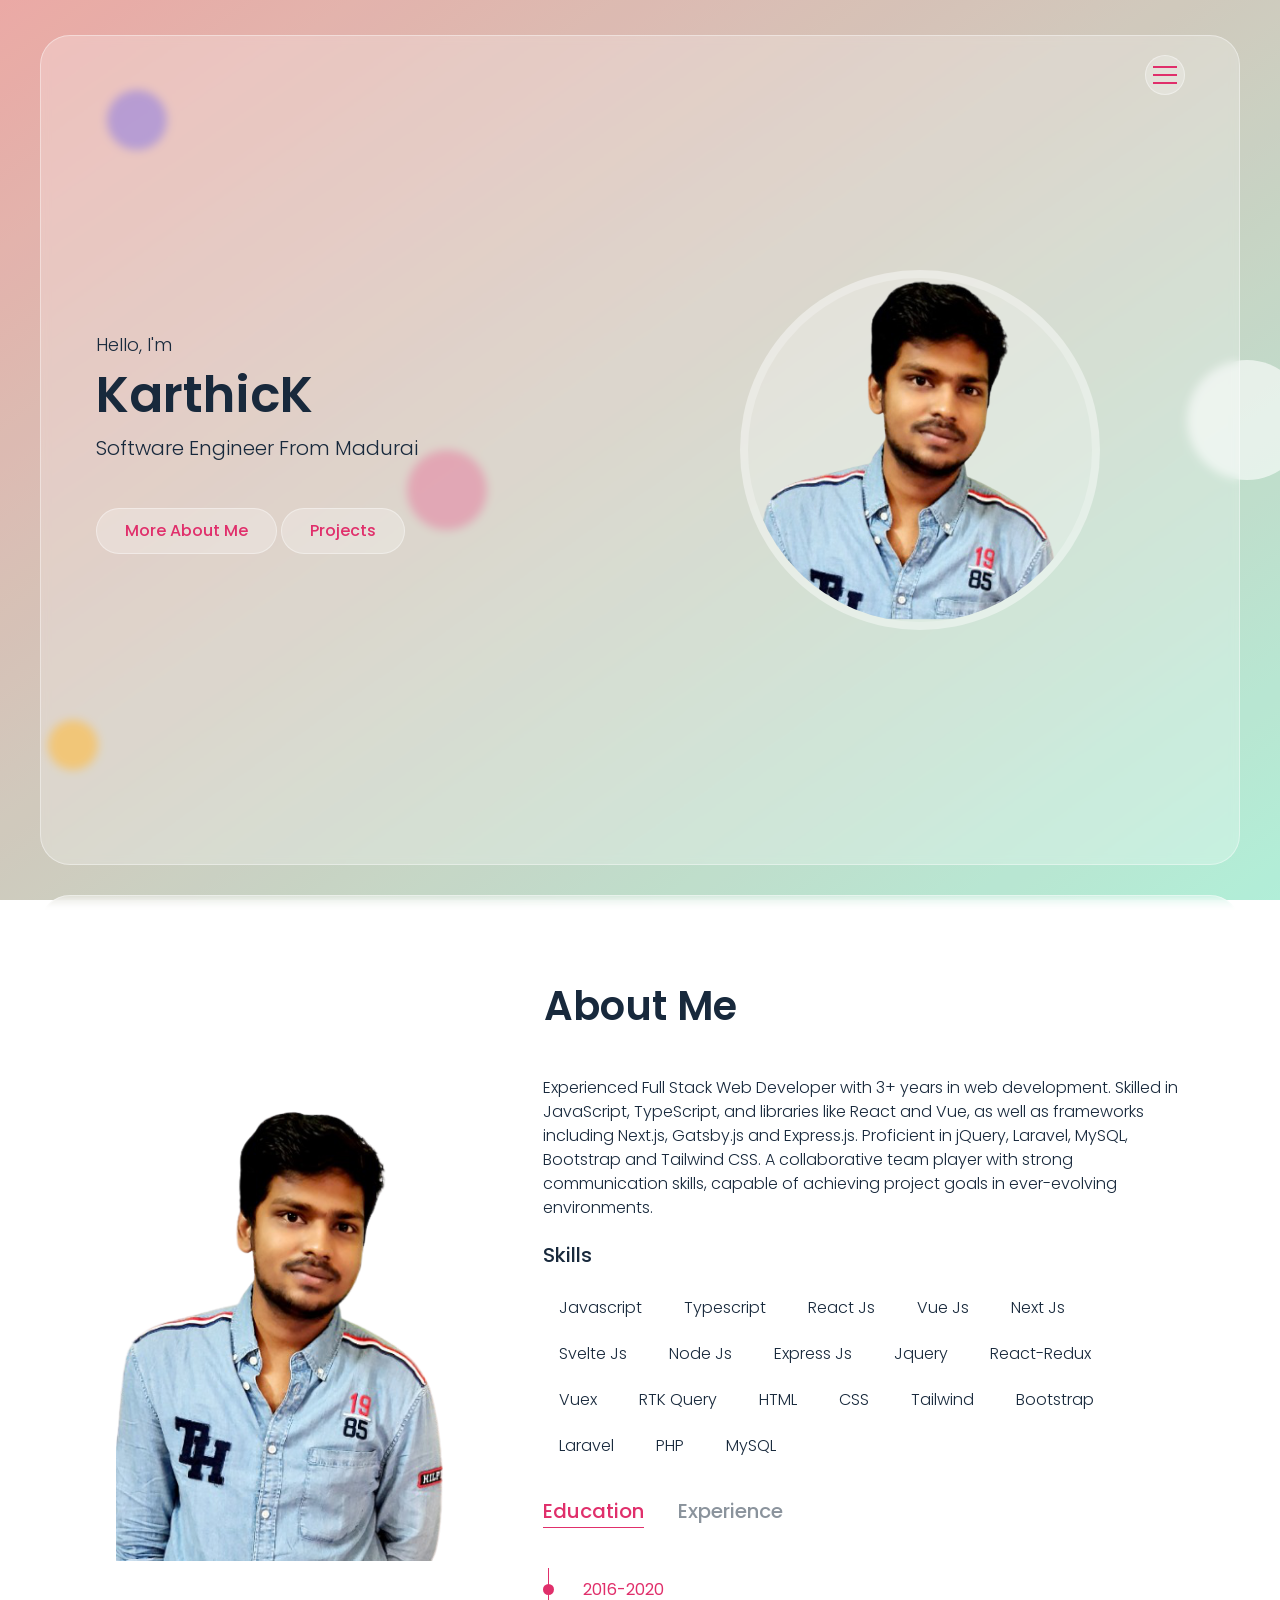
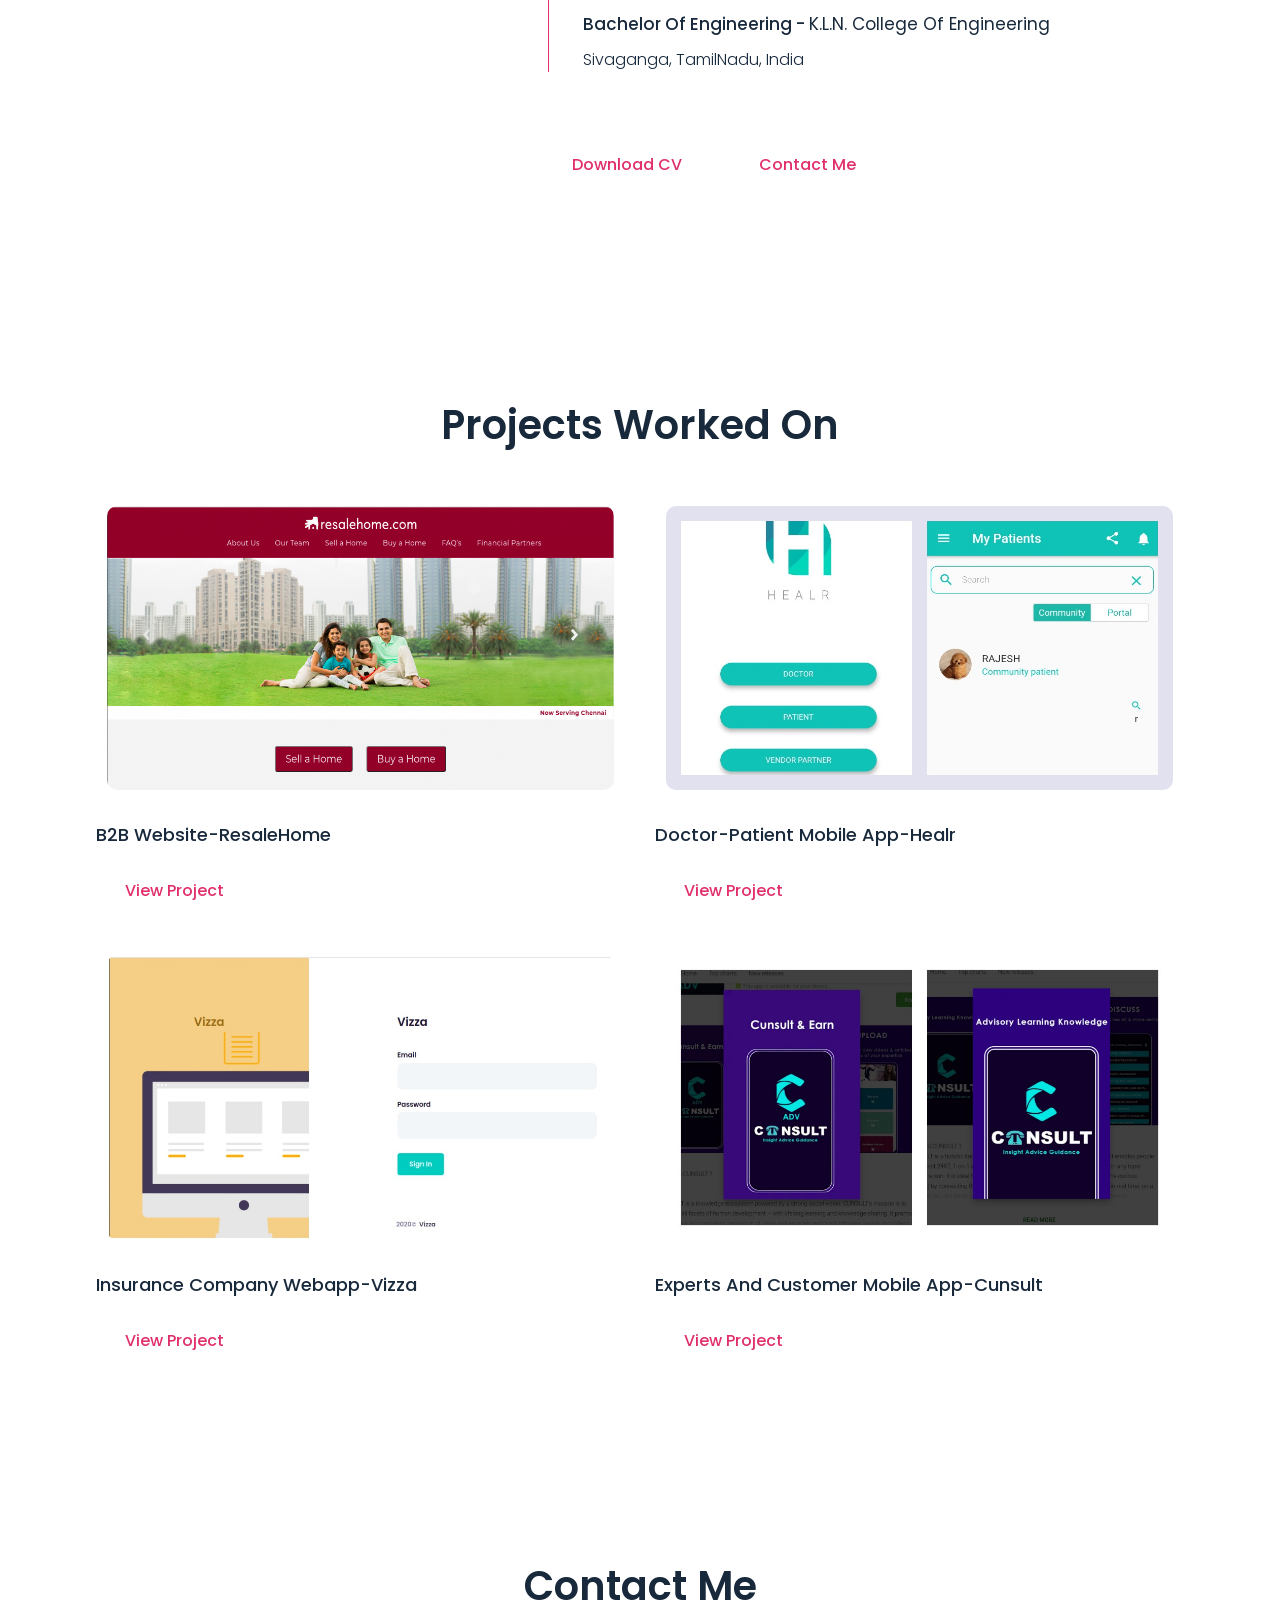
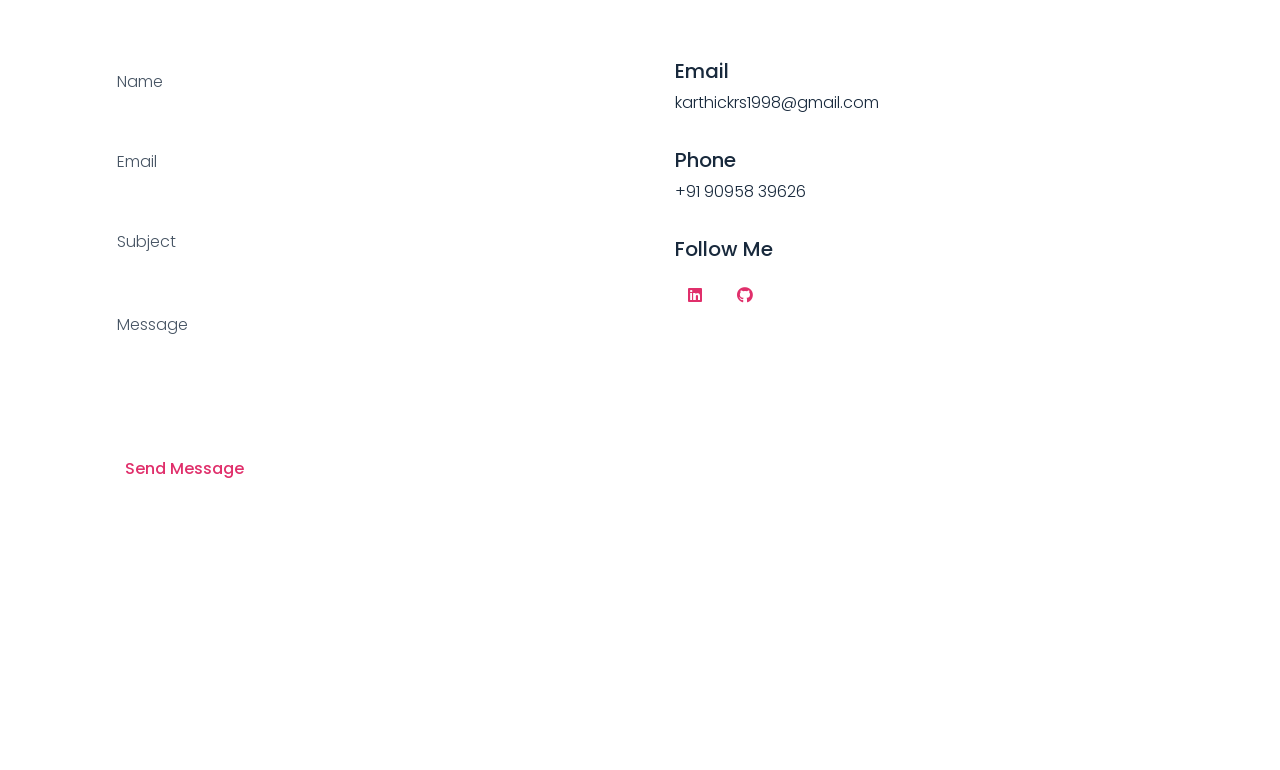
==== commit e537c4e9: "some more cleanup" ====
--- a/index.html
+++ b/index.html
@@ -3,9 +3,10 @@
 <head>
     <meta charset="UTF-8">
     <meta id="myViewport" name="viewport" content="width=device-width, initial-scale=1.0">
-    <title>Portfolio</title>
+    <title>Karthick's Portfolio</title>
     <link rel="stylesheet" href="css/font-awesome.css">
     <link rel="stylesheet" href="css/portfolio.css">
+    <link type="image/png" sizes="32x32" rel="icon" href="./img/title-icon.png">
     <script src="https://cdn.tailwindcss.com"></script>
 </head>
     <body>
@@ -55,7 +56,7 @@
                         <div class="home-text">
                             <p>Hello, I'm</p>
                             <h1>KarthicK</h1>
-                            <p class="role">fullstack web developer</p>
+                            <p class="role">software engineer from madurai</p>
                             <a href="#about" class="btn link-item">more about me</a>
                             <a href="#projects" class="btn link-item">projects</a>
                         </div>
@@ -84,7 +85,7 @@
                             </div>
                         </div>
                         <div class="about-text">
-                            <p>A dedicated professional with 3 years of experience as a Full Stack Web Developer in web development. Proficient in JavaScript frameworks such as React, Vue, Next, Express.js, with good knowledge of the Laravel Framework and MySQL. Additionally, I have experience and knowledge in Bootstrap and Tailwind CSS. A collaborative team player with strong communication skills, enabling me to thrive in dynamic work environments and successfully meet project objectives.</p>
+                            <p>Experienced Full Stack Web Developer with 3+ years in web development. Skilled in JavaScript, TypeScript, and libraries like React and Vue, as well as frameworks including Next.js, Gatsby.js and Express.js. Proficient in jQuery, Laravel, MySQL, Bootstrap and Tailwind CSS. A collaborative team player with strong communication skills, capable of achieving project goals in ever-evolving environments.</p>
                             <h3>skills</h3>
                             <div class="skills">
                                 <div class="skill-item">javascript</div>
@@ -95,16 +96,17 @@
                                 <div class="skill-item">svelte js</div>
                                 <div class="skill-item">node js</div>
                                 <div class="skill-item">express js</div>
+                                <div class="skill-item">jquery</div>
                                 <div class="skill-item">react-redux</div>
                                 <div class="skill-item">vuex</div>
                                 <div class="skill-item">RTK query</div>
                                 <div class="skill-item">HTML</div>
+                                <div class="skill-item">CSS</div>
                                 <div class="skill-item">tailwind</div>
                                 <div class="skill-item">bootstrap</div>
                                 <div class="skill-item">laravel</div>
                                 <div class="skill-item">PHP</div>
-                                <div class="skill-item">SQL</div>
-                                <div class="skill-item">fullstack</div>
+                                <div class="skill-item">MySQL</div>
                             </div>
                             <div class="about-tabs">
                                 <button type="button" class="tab-item active" data-target="#education">education</button>
@@ -138,7 +140,7 @@
                                 </div>                        
                             </div>
                             <!-- Experience End -->
-                            <a href="karthick-resume-9095839626.pdf" target="_blank" class="btn pointer-events-none">download cV</a>
+                            <a href="Karthick's Resume.pdf" target="_blank" class="btn">download cV</a>
                             <a href="#contact" class="btn link-item">contact me</a>
                         </div>
                     </div>
--- a/css/portfolio.css
+++ b/css/portfolio.css
@@ -21,7 +21,6 @@
     margin: 0;
     padding: 0;
     outline: none;
-    user-select: none;
     scroll-behavior: smooth;
 }
 ::before,
@@ -637,7 +636,7 @@
     margin: 0 0 10px;
 }
 .about-text .timeline .timeline-item h4{
-    font-size: 18px;
+    font-size: 17px;
     text-transform: capitalize;
     margin: 0 0 10px;
 }
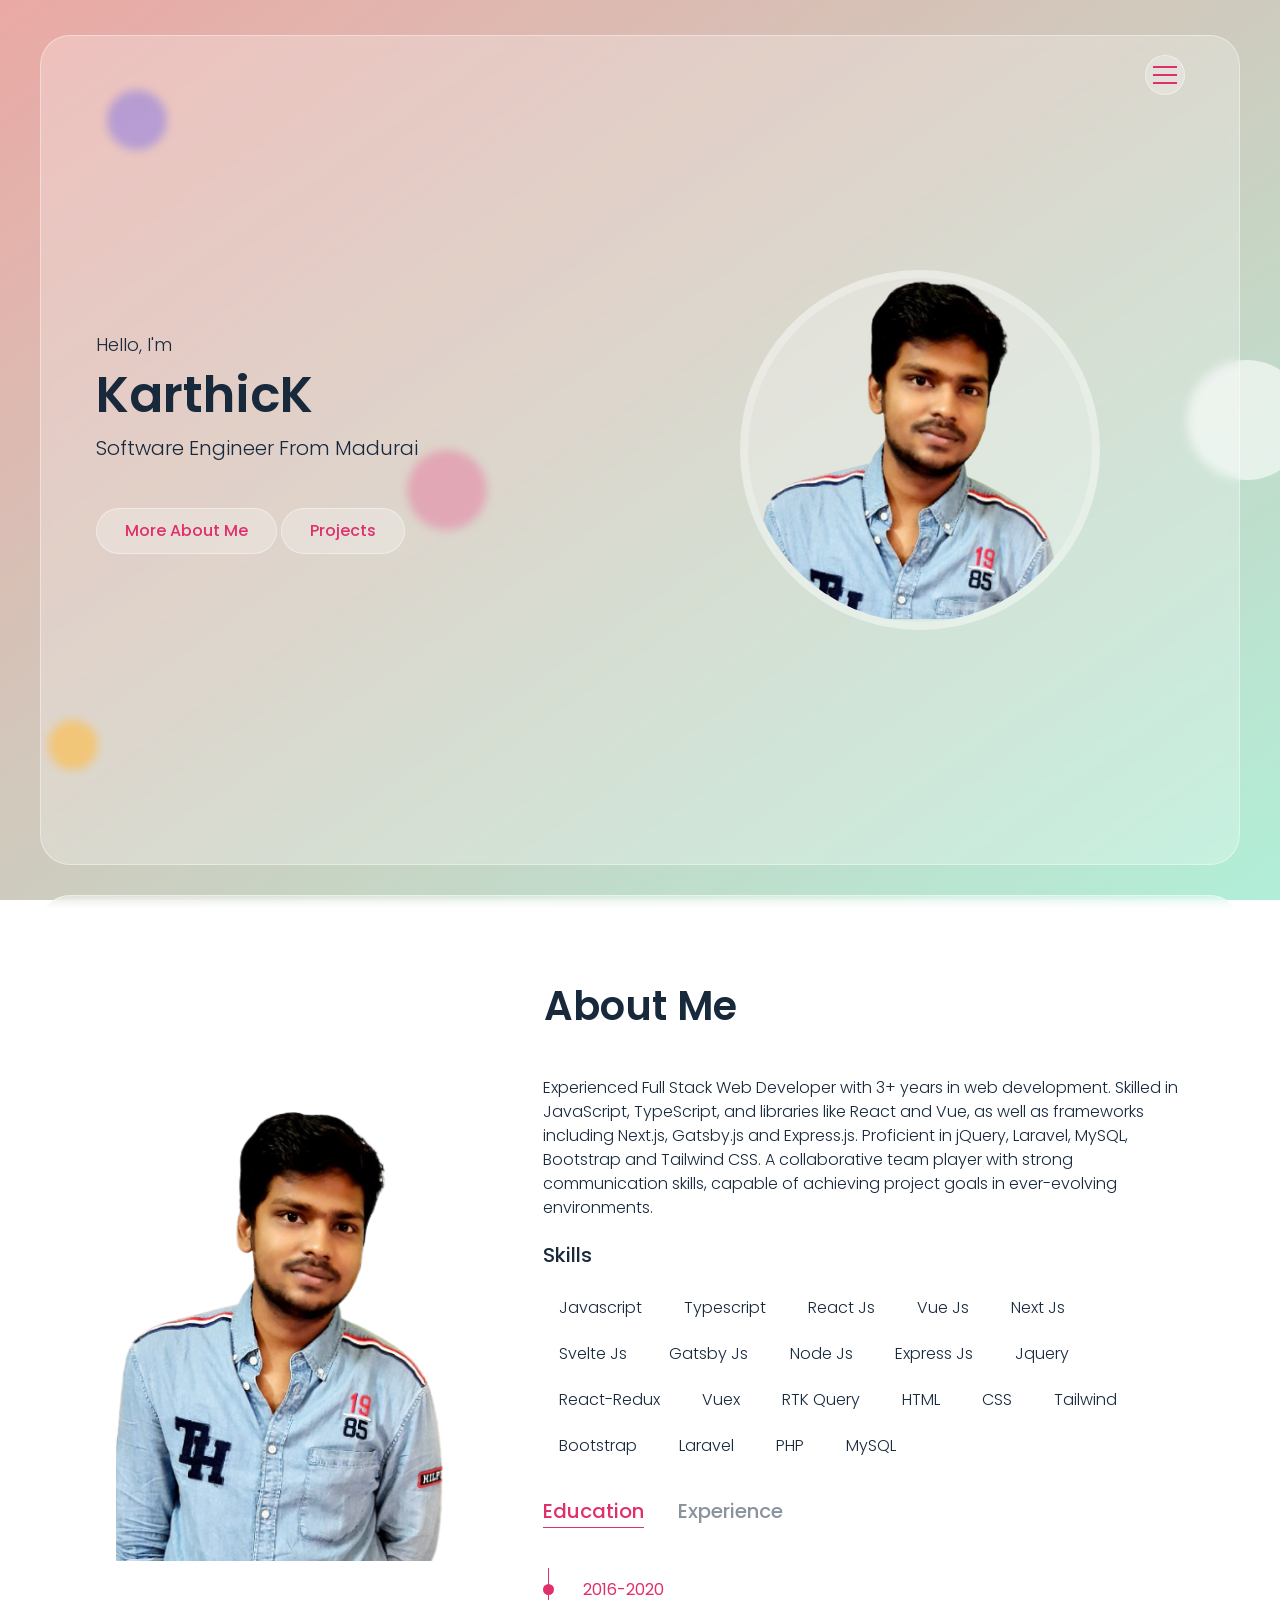
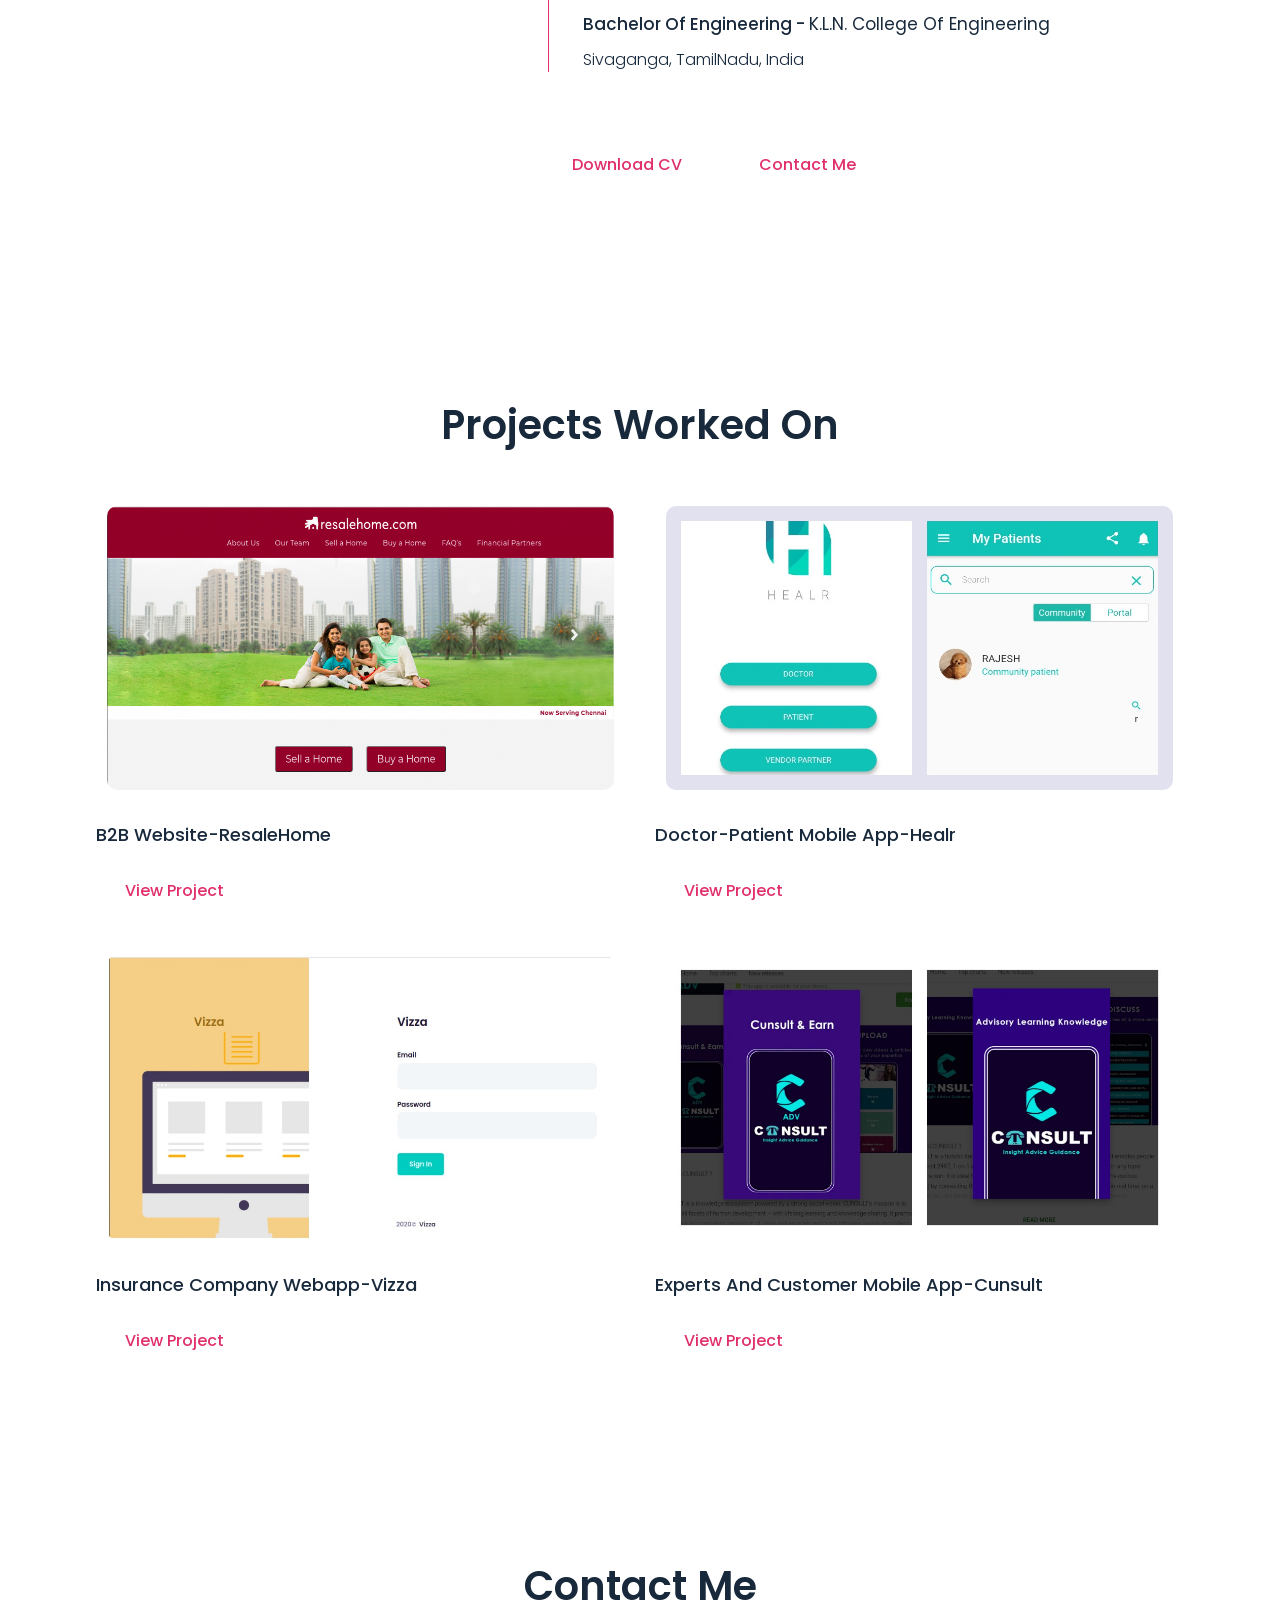
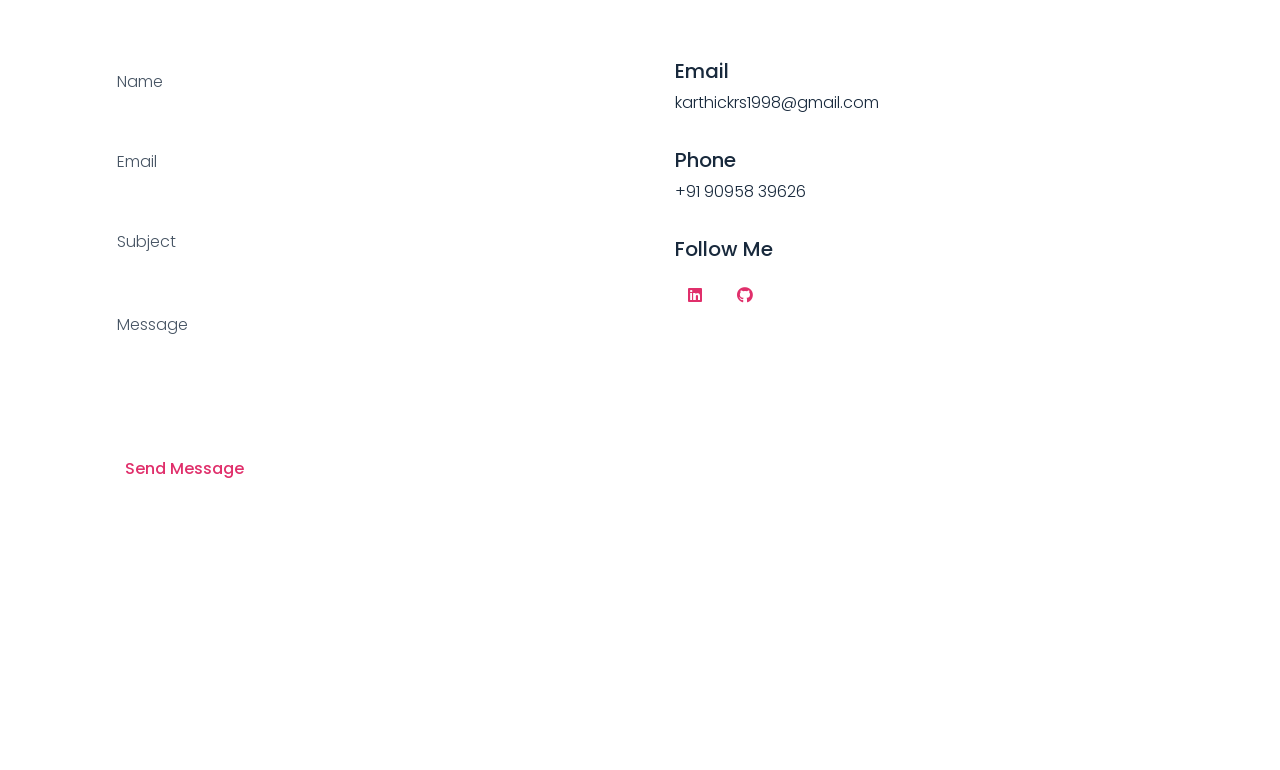
==== commit aed4e2c4: "Resume Added and Skills Updated" ====
--- a/index.html
+++ b/index.html
@@ -94,6 +94,7 @@
                                 <div class="skill-item">vue js</div>
                                 <div class="skill-item">next js</div>
                                 <div class="skill-item">svelte js</div>
+                                <div class="skill-item">gatsby js</div>
                                 <div class="skill-item">node js</div>
                                 <div class="skill-item">express js</div>
                                 <div class="skill-item">jquery</div>
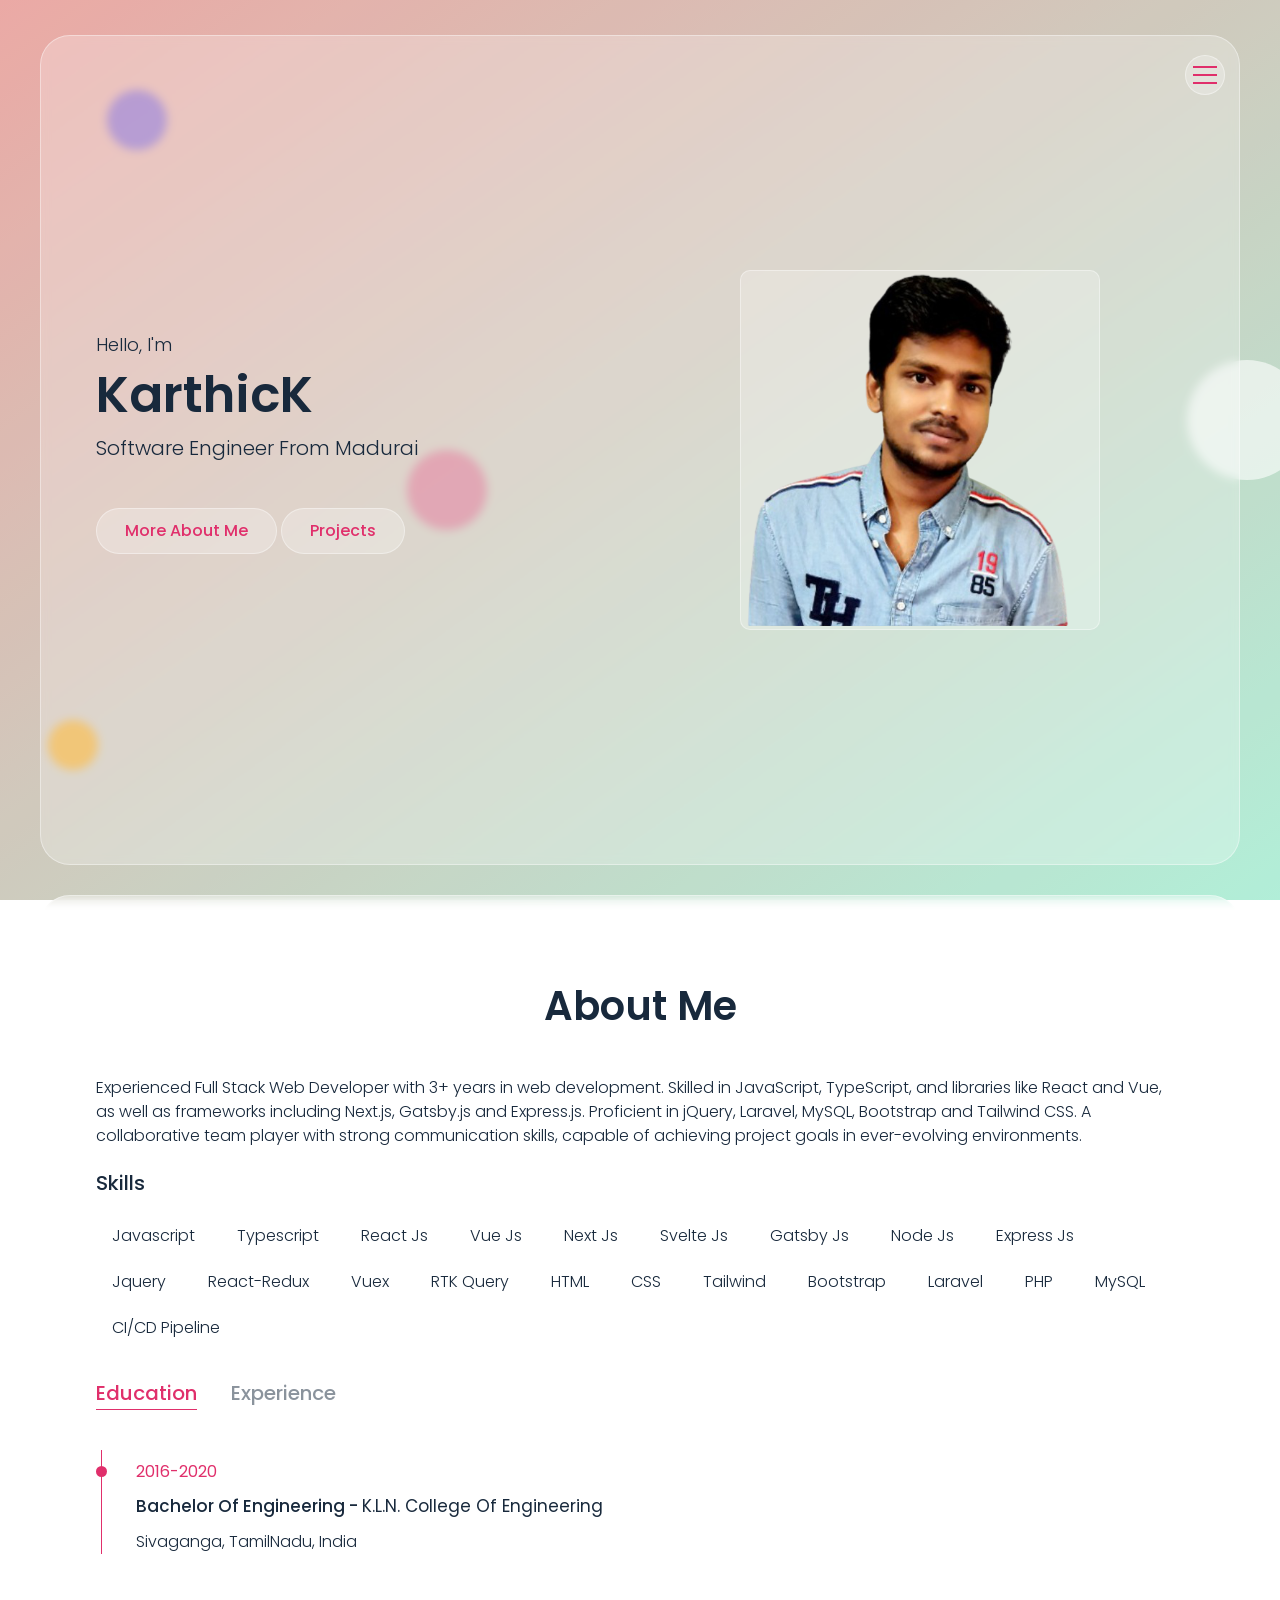
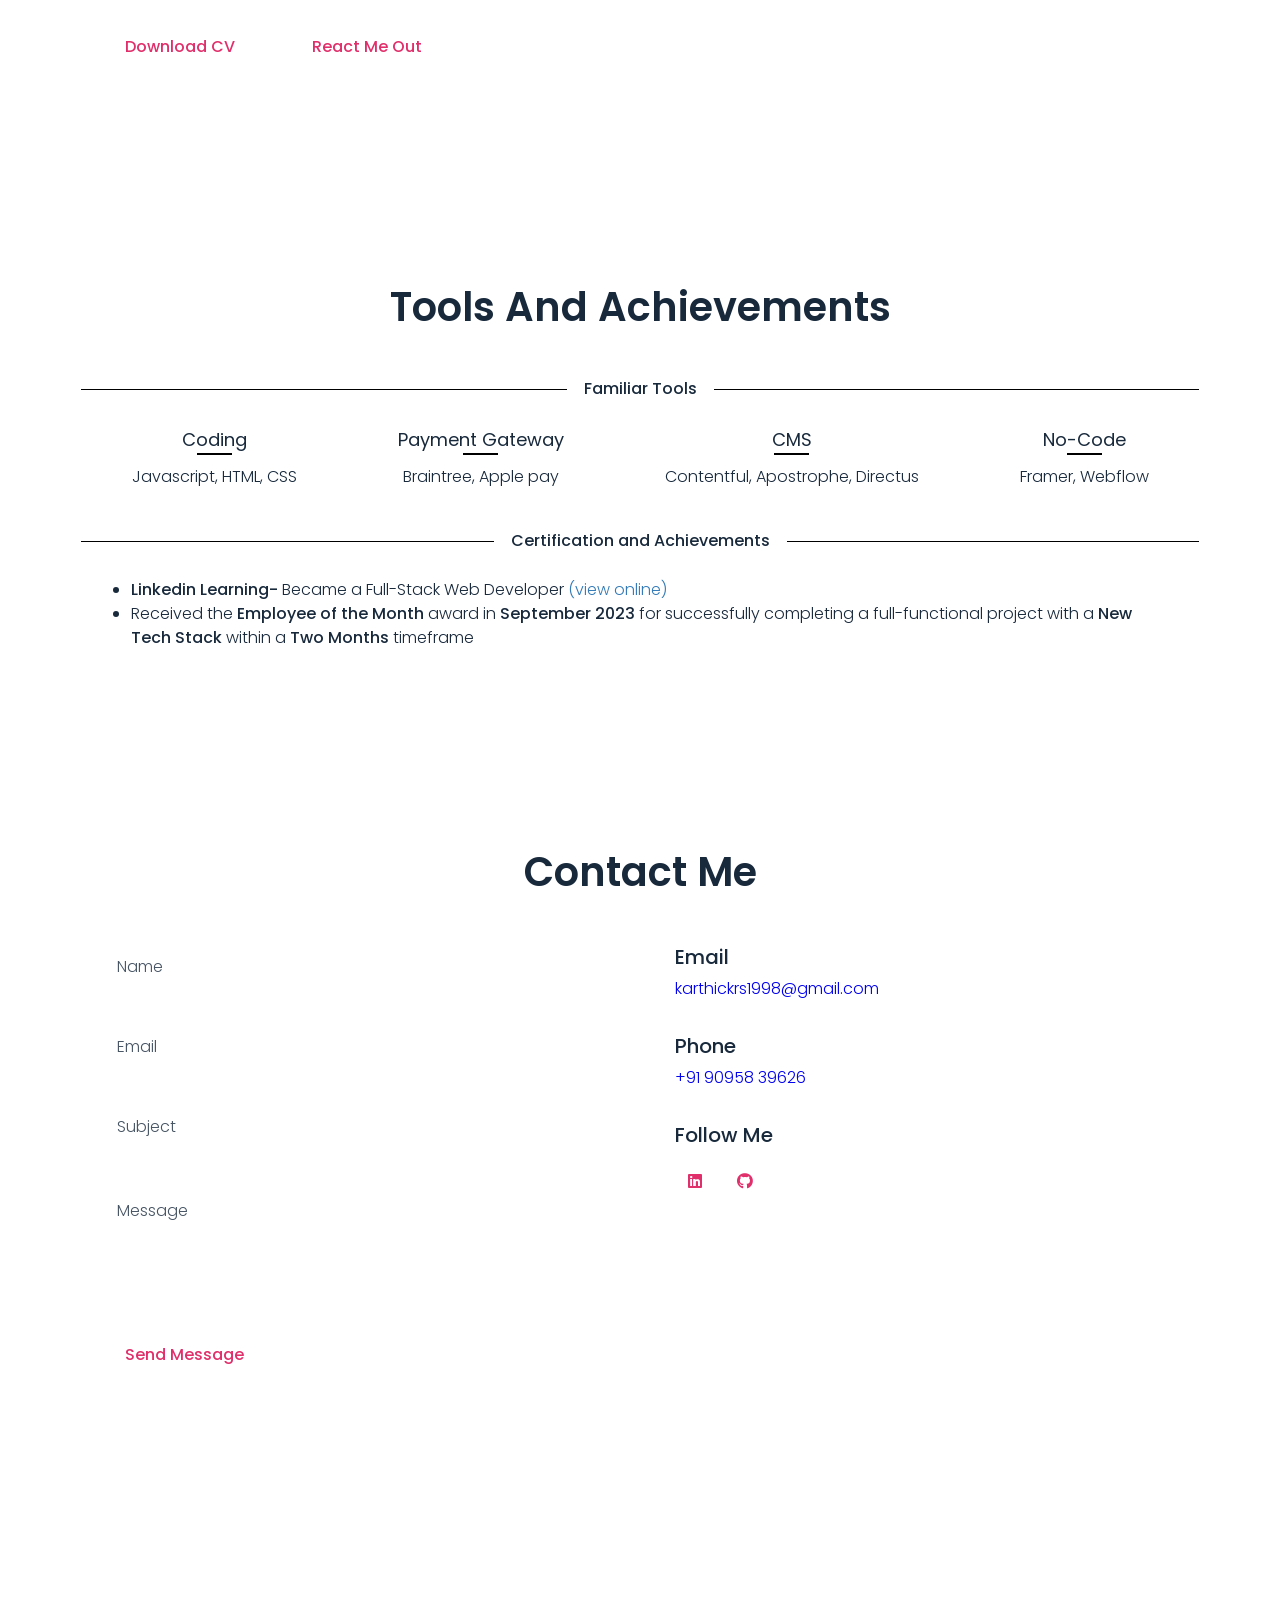
==== commit eb734959: "Updated Version" ====
--- a/index.html
+++ b/index.html
@@ -7,7 +7,6 @@
     <link rel="stylesheet" href="css/font-awesome.css">
     <link rel="stylesheet" href="css/portfolio.css">
     <link type="image/png" sizes="32x32" rel="icon" href="./img/title-icon.png">
-    <script src="https://cdn.tailwindcss.com"></script>
 </head>
     <body>
         <!-- Page Loader Start -->
@@ -30,7 +29,7 @@
         <div class="main hidden">
             <!-- Header Start -->
             <header class="header">
-                <div class="container">
+                <div class="">
                     <div class="row flex-end">
                         <button type="button" class="nav-toggler">
                             <span></span>
@@ -40,7 +39,8 @@
                                 <ul>
                                     <li><a href="#home" class="nav-item link-item">home</a></li>
                                     <li><a href="#about" class="nav-item link-item">about</a></li>
-                                    <li><a href="#projects" class="nav-item link-item">projects</a></li>
+                                    <li><a href="#tools-and-achievements" class="nav-item link-item">tools</a></li>
+                                    <li><a href="#tools-and-achievements" class="nav-item link-item">achievements</a></li>
                                     <li><a href="#contact" class="nav-item link-item">contact</a></li>
                                 </ul>
                             </div>
@@ -50,7 +50,7 @@
             </header>
             <!-- Header End -->
             <!-- Home Section Start -->
-            <section class="home-section align-items-center active" id="home">
+            <section class="home-section align-items-center active flex justify-center" id="home">
                 <div class="container">
                     <div class="row align-items-center">
                         <div class="home-text">
@@ -71,7 +71,7 @@
             <!-- Home Section End -->
 
             <!-- About Section Start -->
-            <section class="about-section sec-padding" id="about">
+            <section class="about-section sec-padding flex justify-center" id="about">
                 <div class="container">
                     <div class="row">
                         <div class="section-title">
@@ -79,51 +79,53 @@
                         </div>
                     </div>
                     <div class="row">
-                        <div class="about-img">
-                            <div class="img-box">
-                                <img src="img/about-img-2.png" alt="about-image">
-                            </div>
-                        </div>
                         <div class="about-text">
                             <p>Experienced Full Stack Web Developer with 3+ years in web development. Skilled in JavaScript, TypeScript, and libraries like React and Vue, as well as frameworks including Next.js, Gatsby.js and Express.js. Proficient in jQuery, Laravel, MySQL, Bootstrap and Tailwind CSS. A collaborative team player with strong communication skills, capable of achieving project goals in ever-evolving environments.</p>
-                            <h3>skills</h3>
-                            <div class="skills">
-                                <div class="skill-item">javascript</div>
-                                <div class="skill-item">typescript</div>
-                                <div class="skill-item">react js</div>
-                                <div class="skill-item">vue js</div>
-                                <div class="skill-item">next js</div>
-                                <div class="skill-item">svelte js</div>
-                                <div class="skill-item">gatsby js</div>
-                                <div class="skill-item">node js</div>
-                                <div class="skill-item">express js</div>
-                                <div class="skill-item">jquery</div>
-                                <div class="skill-item">react-redux</div>
-                                <div class="skill-item">vuex</div>
-                                <div class="skill-item">RTK query</div>
-                                <div class="skill-item">HTML</div>
-                                <div class="skill-item">CSS</div>
-                                <div class="skill-item">tailwind</div>
-                                <div class="skill-item">bootstrap</div>
-                                <div class="skill-item">laravel</div>
-                                <div class="skill-item">PHP</div>
-                                <div class="skill-item">MySQL</div>
-                            </div>
-                            <div class="about-tabs">
-                                <button type="button" class="tab-item active" data-target="#education">education</button>
-                                <button type="button" class="tab-item" data-target="#experience">experience</button>
-                            </div>
-                            <!-- Education Start -->
-                            <div class="tab-content active" id="education">
-                                <div class="timeline">
-                                    <div class="timeline-item">
-                                        <span class="date">2016-2020</span>
-                                        <h4>bachelor of engineering - <span>k.l.n. college of engineering</span></h4>
-                                        <p>Sivaganga, TamilNadu,  India</p>
-                                    </div>
-                                </div>
-                            </div>
-                            <!-- Education End -->
+                            <div>
+                                <div>
+                                    <h3>skills</h3>
+                                    <div class="skills">
+                                        <div class="skill-item">javascript</div>
+                                        <div class="skill-item">typescript</div>
+                                        <div class="skill-item">react js</div>
+                                        <div class="skill-item">vue js</div>
+                                        <div class="skill-item">next js</div>
+                                        <div class="skill-item">svelte js</div>
+                                        <div class="skill-item">gatsby js</div>
+                                        <div class="skill-item">node js</div>
+                                        <div class="skill-item">express js</div>
+                                        <div class="skill-item">jquery</div>
+                                        <div class="skill-item">react-redux</div>
+                                        <div class="skill-item">vuex</div>
+                                        <div class="skill-item">RTK query</div>
+                                        <div class="skill-item">HTML</div>
+                                        <div class="skill-item">CSS</div>
+                                        <div class="skill-item">tailwind</div>
+                                        <div class="skill-item">bootstrap</div>
+                                        <div class="skill-item">laravel</div>
+                                        <div class="skill-item">PHP</div>
+                                        <div class="skill-item">MySQL</div>
+                                        <div class="skill-item">CI/CD Pipeline</div>
+                                    </div>
+                                </div>
+                                <div>
+                                    <div class="about-tabs">
+                                        <button type="button" class="tab-item active" data-target="#education">education</button>
+                                        <button type="button" class="tab-item" data-target="#experience">experience</button>
+                                    </div>
+                                    <!-- Education Start -->
+                                    <div class="tab-content active" id="education">
+                                        <div class="timeline">
+                                            <div class="timeline-item">
+                                                <span class="date">2016-2020</span>
+                                                <h4>bachelor of engineering - <span>k.l.n. college of engineering</span></h4>
+                                                <p>Sivaganga, TamilNadu,  India</p>
+                                            </div>
+                                        </div>
+                                    </div>
+                                    <!-- Education End -->
+                                </div>
+                            </div>
 
                             <!-- Experience Start -->
                             <div class="tab-content" id="experience">
@@ -142,15 +144,16 @@
                             </div>
                             <!-- Experience End -->
                             <a href="Karthick's Resume.pdf" target="_blank" class="btn">download cV</a>
-                            <a href="#contact" class="btn link-item">contact me</a>
+                            <a href="#contact" class="btn link-item">react me out</a>
                         </div>
                     </div>
                 </div>
             </section>
             <!-- About Section End -->
 
-            <!-- Portfolio Section Start -->
-            <section class="portfolio-section sec-padding" id="projects">
+            <!--
+            <!- - project Section Start - ->
+            <section class="portfolio-section sec-padding flex justify-center" id="projects">
                 <div class="container">
                     <div class="row">
                         <div class="section-title">
@@ -158,7 +161,7 @@
                         </div>
                     </div>
                     <div class="row">
-                        <!-- Portfolio Item Start -->
+                        <!- - Portfolio Item Start - ->
                         <div class="portfolio-item">
                             <div class="portfolio-item-thumpnail">
                                 <img src="img/portfolio/portfolio-1.png" alt="portfolio item thumpnail">
@@ -179,8 +182,8 @@
                                 </div>
                             </div>
                         </div>
-                        <!-- Portfolio Item End -->
-                        <!-- Portfolio Item Start -->
+                        <!- - Portfolio Item End - ->
+                        <!- - Portfolio Item Start - ->
                         <div class="portfolio-item">
                             <div class="portfolio-item-thumpnail">
                                 <img src="img/portfolio/portfolio-2.jpg" alt="portfolio item thumpnail">
@@ -201,8 +204,8 @@
                                 </div>
                             </div>
                         </div>
-                        <!-- Portfolio Item End -->
-                        <!-- Portfolio Item Start -->
+                        <!- - Portfolio Item End - ->
+                        <!- - Portfolio Item Start - ->
                         <div class="portfolio-item">
                             <div class="portfolio-item-thumpnail">
                                 <img src="img/portfolio/portfolio-3.jpg" alt="portfolio item thumpnail">
@@ -224,13 +227,13 @@
                                         <li>Created - <span>apr 2020</span></li>
                                         <li>Technologies used - <span>Html, Css, Bootstrap, Laravel, Mysql</span></li>
                                         <li>Role - <span>Fullstack</span></li>
-                                        <!-- <li>View Online - <span><a href="#">www.domain.com</a></span></li> -->
-                                    </ul>
-                                </div>
-                            </div>
-                        </div>
-                        <!-- Portfolio Item End -->
-                        <!-- Portfolio Item Start -->
+                                        <!- - <li>View Online - <span><a href="#">www.domain.com</a></span></li> - ->
+                                    </ul>
+                                </div>
+                            </div>
+                        </div>
+                        <!- - Portfolio Item End - ->
+                        <!- - Portfolio Item Start - ->
                         <div class="portfolio-item">
                             <div class="portfolio-item-thumpnail">
                                 <img src="img/portfolio/portfolio-4.jpg" alt="portfolio item thumpnail">
@@ -258,13 +261,82 @@
                                 </div>
                             </div>
                         </div>
-                        <!-- Portfolio Item End -->
+                        <!- - Portfolio Item End - ->
                     </div>
                 </div>
             </section>
-            <!-- Portfolio Section End -->
+            <!- - project Section End - ->
+            -->
+            <!-- Tools and certification Start -->
+            <!-- Tools and certification End -->
+            <section class="tools-and-achievements-section sec-padding flex justify-center" id="tools-and-achievements">
+                <div class="container">
+                    <div class="row">
+                        <div class="section-title">
+                            <h2>tools and achievements</h2>
+                        </div>
+                    </div>
+                    <div class="tools-section-container">
+                        <div class="section-sub-title-container">
+                            <p class="section-sub-title">
+                                <span>Familiar Tools</span>
+                            </p>
+                        </div>
+                        <div class="tools-section">
+                            <div class="tools-section-item">
+                                <h3 class="item-title">Coding</h3>
+                                <hr/>
+                                <p class="item-content">Javascript, HTML, CSS</p>
+                            </div>
+                            <div class="tools-section-item">
+                                <h3 class="item-title">Payment Gateway</h3>
+                                <hr/>
+                                <p class="item-content">Braintree, Apple pay</p>
+                            </div>
+                            <div class="tools-section-item">
+                                <h3 class="item-title">CMS</h3>
+                                <hr/>
+                                <p class="item-content">Contentful, Apostrophe, Directus</p>
+                            </div>
+                            <div class="tools-section-item">
+                                <h3 class="item-title">No-Code</h3>
+                                <hr/>
+                                <p class="item-content">Framer, Webflow</p>
+                            </div>
+                        </div>
+                    </div>
+                    <div class="achievements-section-container ">
+                        <div class="section-sub-title-container">
+                            <p class="section-sub-title">
+                                <span>Certification and Achievements</span>
+                            </p>
+                        </div>
+                        <div class="achievements-list">
+                            <ul>
+                                <li>
+                                    <p>
+                                        <span class="font-weight-500">Linkedin Learning-</span>
+                                        Became a Full-Stack Web Developer 
+                                        <a
+                                            href="https://www.linkedin.com/learning/certificates/9fefc8c597566c56b860728bbd27cdc43d7a540004d0de96a762b8eca264fdec"
+                                            target="_blank"
+                                        >
+                                        (view online)
+                                        </a>
+                                    </p>
+                                </li>
+                                <li>
+                                    <p>
+                                        Received the <span class="font-weight-500">Employee of the Month</span> award in <span class="font-weight-500">September 2023</span> for successfully completing a full-functional project with a <span class="font-weight-500">New Tech Stack</span> within a <span class="font-weight-500">Two Months</span> timeframe
+                                    </p>
+                                </li>
+                            </ul>
+                        </div>
+                    </div>
+                </div>
+            </section>
             <!-- Contact Section Start -->
-            <section class="contact-section sec-padding" id="contact">
+            <section class="contact-section sec-padding flex justify-center" id="contact">
                 <div class="container">
                     <div class="row">
                         <div class="section-title">
@@ -298,11 +370,11 @@
                         <div class="contact-info">
                             <div class="contact-info-item">
                                 <h3>Email</h3>
-                                <p>karthickrs1998@gmail.com</p>
+                                <p><a href="mailto:karthickrs1998@gmail.com">karthickrs1998@gmail.com</a></p>
                             </div>
                             <div class="contact-info-item">
                                 <h3>Phone</h3>
-                                <p>+91 90958 39626</p>
+                                <p><a href="tel:+919095839626">+91 90958 39626</a></p>
                             </div>
                             <div class="contact-info-item">
                                 <h3>follow me</h3>
@@ -346,7 +418,7 @@
         <script src="js/email-service.min.js"></script>
         <script type="text/javascript">
             (function(){
-            emailjs.init("user_HQDzStbGqRLgGuK07CxzP");
+                emailjs.init("Xg8KLtwUEFWPtZOnr");
             })();
 
             document.querySelector("#send-message").addEventListener("click", e => {
@@ -368,7 +440,7 @@
                         e.target.classList.add("btn-disabled");
                         e.target.setAttribute("disabled","disabled");
                     
-                        emailjs.send('service_8qbzn0a', 'template_hliff8y', templateParams)
+                        emailjs.send('service_3v7fxpv', 'template_jppz70p', templateParams)
                         .then(function(response) {
                             e.target.innerHTML = `message sent <i class="far fa-smile"></i>`;
                         },
--- a/css/portfolio.css
+++ b/css/portfolio.css
@@ -154,6 +154,7 @@
 .container{
     padding: 0 40px;
     width: 100%;
+    max-width: 100%;
 }
 
 ul{
@@ -173,6 +174,14 @@
 }
 .flex-end{
     justify-content: flex-end;
+}
+
+.flex {
+    display: flex;
+}
+
+.justify-center {
+    justify-content: center;
 }
 
 /*------Animation---------*/
@@ -475,7 +484,7 @@
 
 /* ------Home Section------- */
 .home-section{
-    padding: 120px 0;
+    padding: 80px 0;
 }
 .home-section.active{
     display: flex;
@@ -504,13 +513,12 @@
 .home-img .img-box{
     max-width: 360px;
     background-color: var(--white-albha-25);
-    border: 8px solid var(--white-albha-25);
-    border-radius: 50%;
+    border: 1px solid var(--white-albha-40);
+    border-radius: 10px;
     margin: auto;
 }
 .home-img .img-box img{
     width: 100%;
-    border-radius: 50%;
 }
 
 /* ------About Section------ */
@@ -519,7 +527,7 @@
     padding: 0 15px;
 }
 .about-text{
-    width: 60%;
+    width: 100%;
     padding: 0 15px;
 }
 .about-img .img-box{
@@ -536,6 +544,7 @@
     text-transform: capitalize;
     font-size: 20px;
     margin: 20px 0;
+    font-weight: 500;
 }
 .about-text .skills{
     display: flex;
@@ -766,6 +775,97 @@
     color: var(--main-color);
 }
 
+/*--------Tools and Achievements section--------*/
+    .tools-and-achievements-section {
+        height: auto;
+        min-height: auto;
+    }
+    .tools-section{
+        display: flex;
+        justify-content: space-around;
+    }
+    .tools-section-container {
+        margin-bottom: 40px;
+    }
+    .tools-and-achievements-section .section-sub-title-container {
+        margin-bottom: 25px;
+    }
+    .tools-and-achievements-section .section-sub-title-container .sub-title-bar {
+        border-bottom-width: 2px;
+        border-bottom-color: #6b7280;
+        position: absolute;
+        width: 100%;
+        bottom: 50%;
+        z-index: 1;
+    }
+
+    .tools-and-achievements-section .section-sub-title-container .section-sub-title {
+        overflow: hidden;
+        text-align: center;
+        font-size: 16px;
+        font-weight: 500;
+        text-align: center;
+    }
+
+    .tools-and-achievements-section .section-sub-title-container .section-sub-title::before,
+    .tools-and-achievements-section .section-sub-title-container .section-sub-title::after {
+        background-color: #000;
+        content: "";
+        display: inline-block;
+        height: 1px;
+        position: relative;
+        vertical-align: middle;
+        width: 50%;
+    }
+    .tools-and-achievements-section .section-sub-title-container .section-sub-title::before {
+        right: -4px;
+        margin-left: -50%;
+    }
+      
+    .tools-and-achievements-section .section-sub-title-container .section-sub-title::after {
+        left: -4px;
+        margin-right: -50%;
+    }
+
+    .tools-and-achievements-section .section-sub-title-container .section-sub-title span {
+        border: 1px solid transparent;
+        border-radius: 12px;
+        padding: 0px 16px;
+        background-color: rgba(255, 255, 255, 0.25);
+    }
+
+    .tools-section-item{
+        padding-left: 10px;
+        padding-right: 10px;
+        text-align: center;
+    }
+    .tools-section-item .item-title {
+        font-size: 18px;
+        font-weight: bolder;
+        text-align: center;
+    }
+    .tools-section-item hr {
+        border: 1px solid black;
+        width: 35px;
+        margin-left: auto;
+        margin-right: auto;
+        margin-bottom: 10px
+    }
+    .achievements-list {
+        margin-left: 50px;
+        margin-right: 50px;
+    }
+    .achievements-list ul {
+        list-style: disc;
+    }
+    .font-weight-500 {
+        font-weight: 500;
+    }
+    .achievements-list a {
+        color: #337ab7;
+    }
+/*--------Tools and Achievements section--------*/
+
 /*-----Contact section-------*/
 .contact-form,
 .contact-info{
@@ -862,6 +962,17 @@
     .portfolio-section .portfolio-item{
         width: calc(50% - 30px);
     }
+    .tools-section-container,
+    .achievements-section-container  {
+        padding-left: 10px;
+        padding-right: 10px;
+    }
+    .tools-section-item .item-title {
+        font-size: 16px;
+    }
+    .tools-section-item .item-content {
+        font-size: 14px;
+    }
 }
 @media(max-width:767px){
     .contact-form, .contact-info,
@@ -871,6 +982,9 @@
     .about-text{
         margin-top: 30px;
     }
+    .about-text p {
+        text-align: justify;
+    }
     .portfolio-section .portfolio-item{
         width: calc(100% - 30px);
     }
@@ -883,6 +997,10 @@
     }
     .contact-section .contact-info .contact-info-item{
         padding: 0;
+    }
+    .tools-section{
+        flex-direction: column;
+        gap: 16px;
     }
 }
 @media(max-width:575px){
@@ -903,5 +1021,16 @@
     .portfolio-popup .pp-inner .pp-content .pp-body .description ul{
         display: block;
     }
-    
+    .achievements-list ul {
+        text-align: justify;
+    }
+}
+
+@media (max-width: 767px) {
+    .sec-padding {
+        padding: 30px 0;
+    }
+    .section-title{
+        margin-bottom: 10px;
+    }
 }
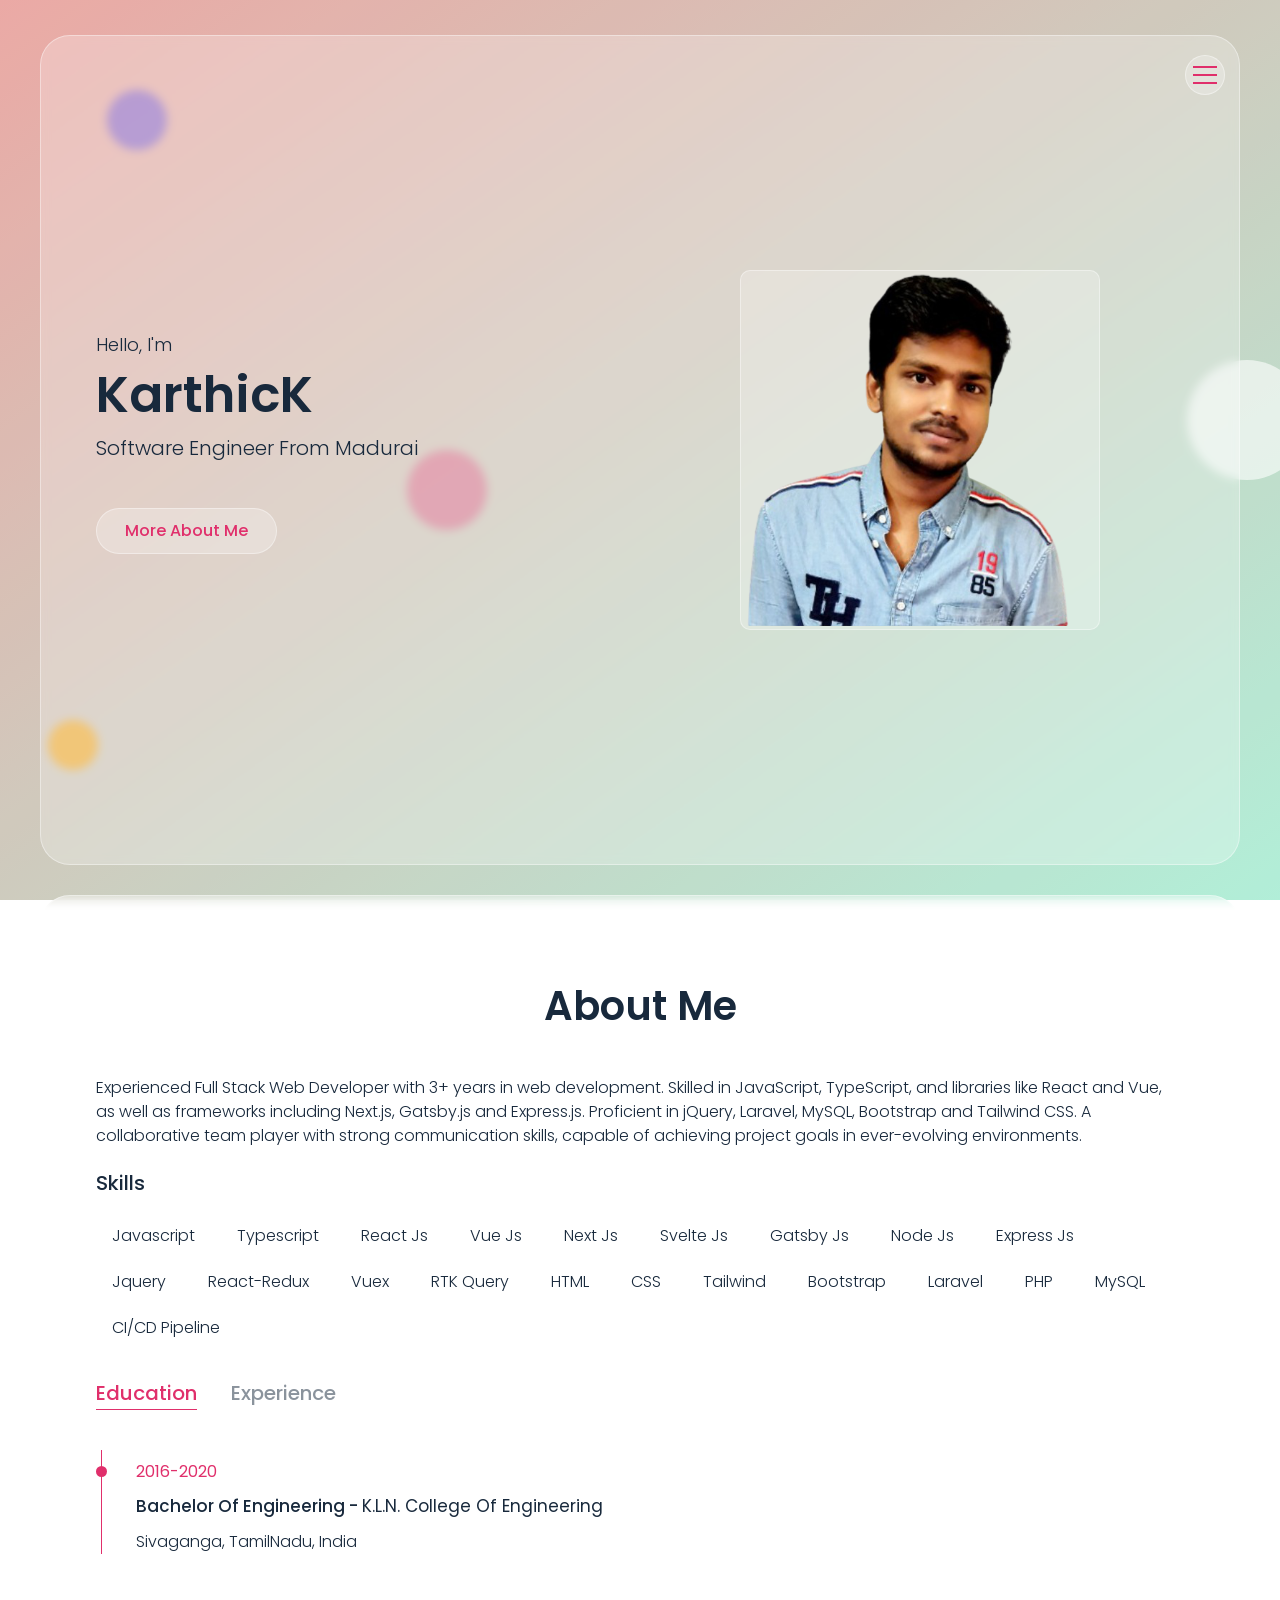
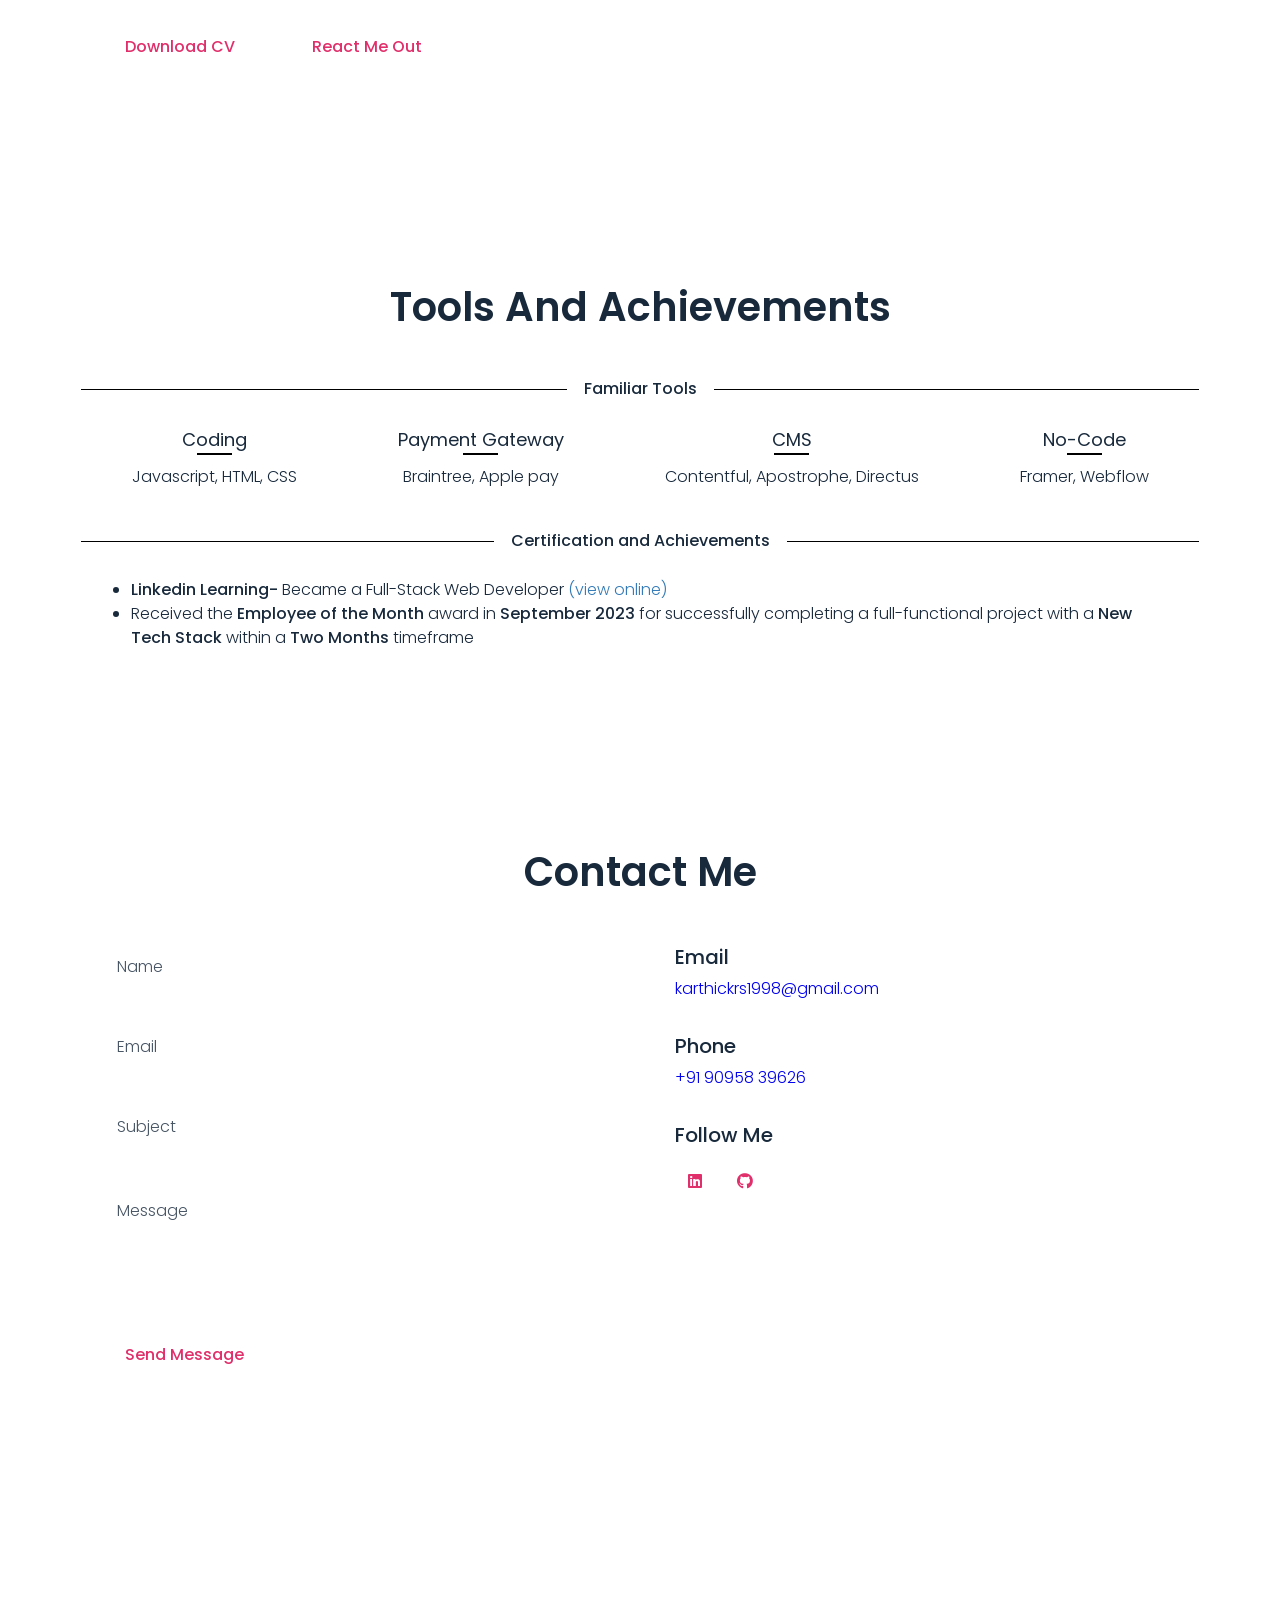
==== commit c3f7fea0: "Update index.html" ====
--- a/index.html
+++ b/index.html
@@ -58,7 +58,6 @@
                             <h1>KarthicK</h1>
                             <p class="role">software engineer from madurai</p>
                             <a href="#about" class="btn link-item">more about me</a>
-                            <a href="#projects" class="btn link-item">projects</a>
                         </div>
                         <div class="home-img">
                             <div class="img-box">
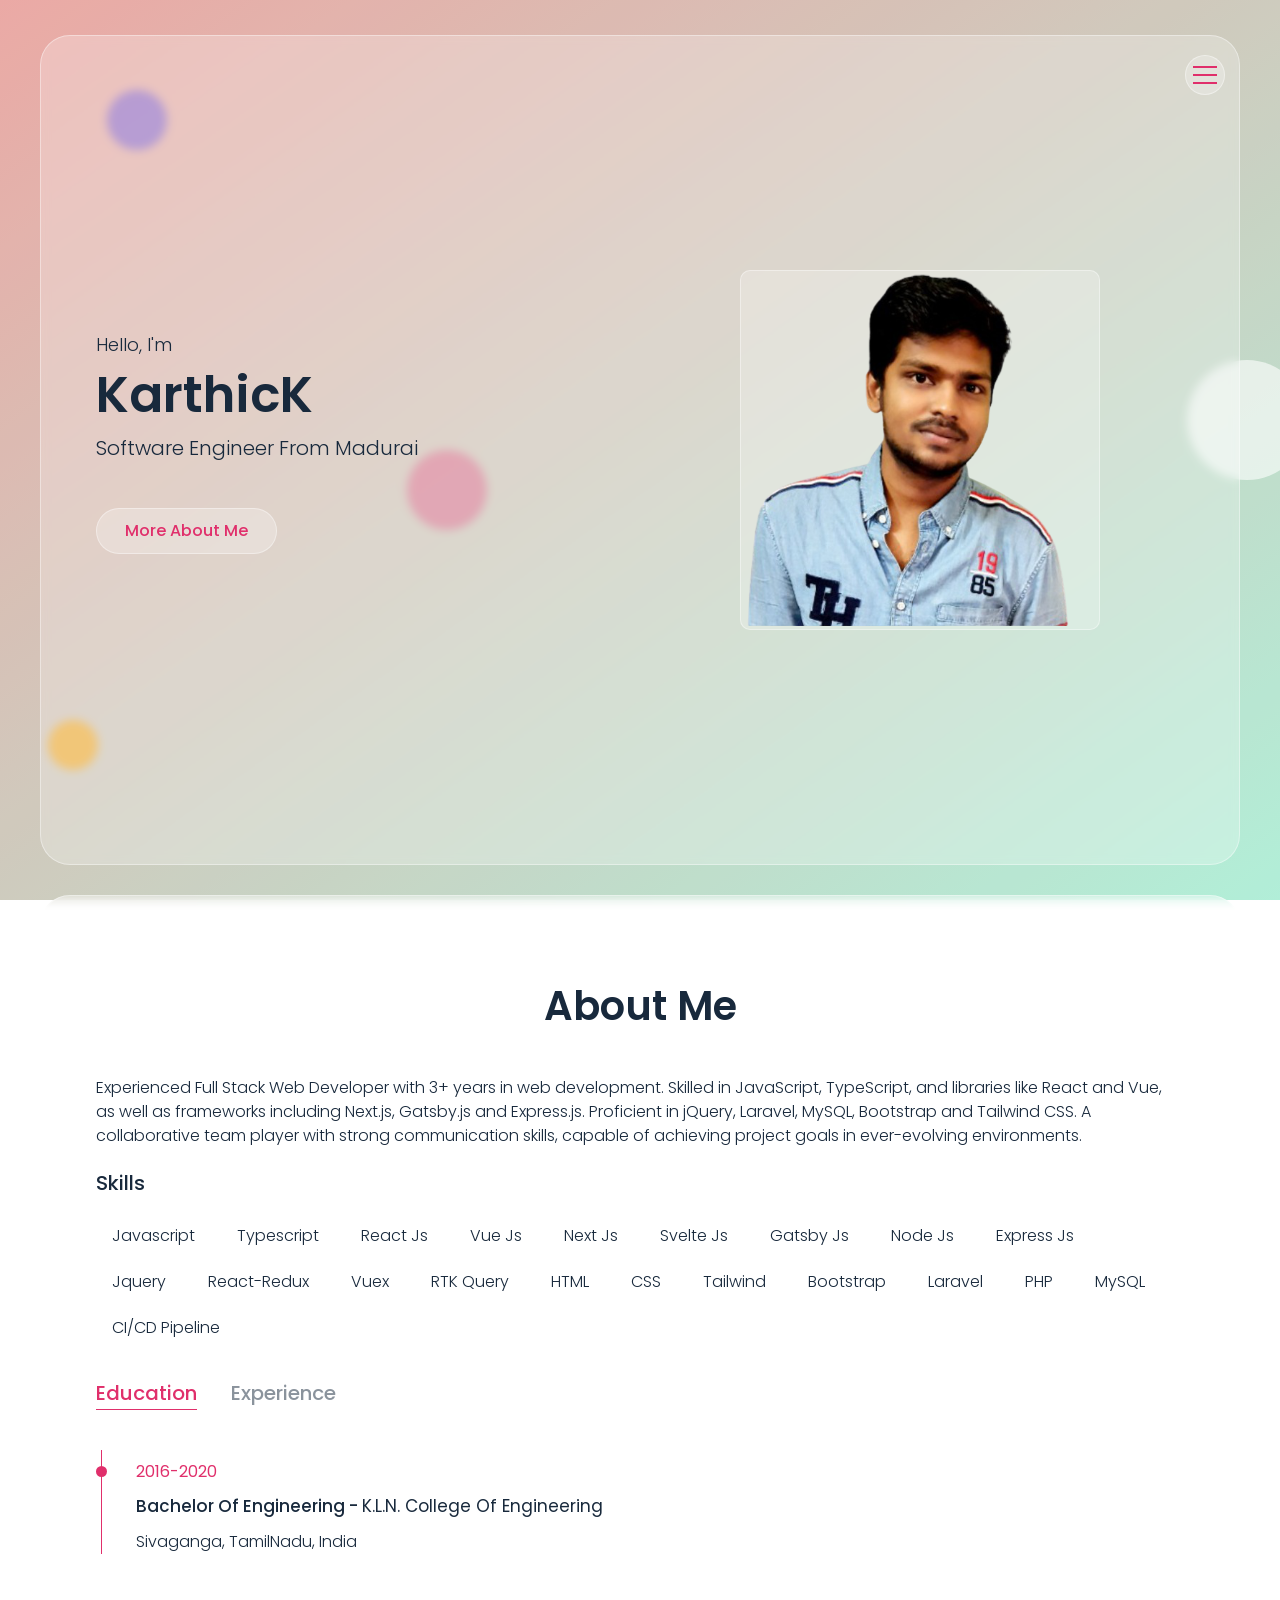
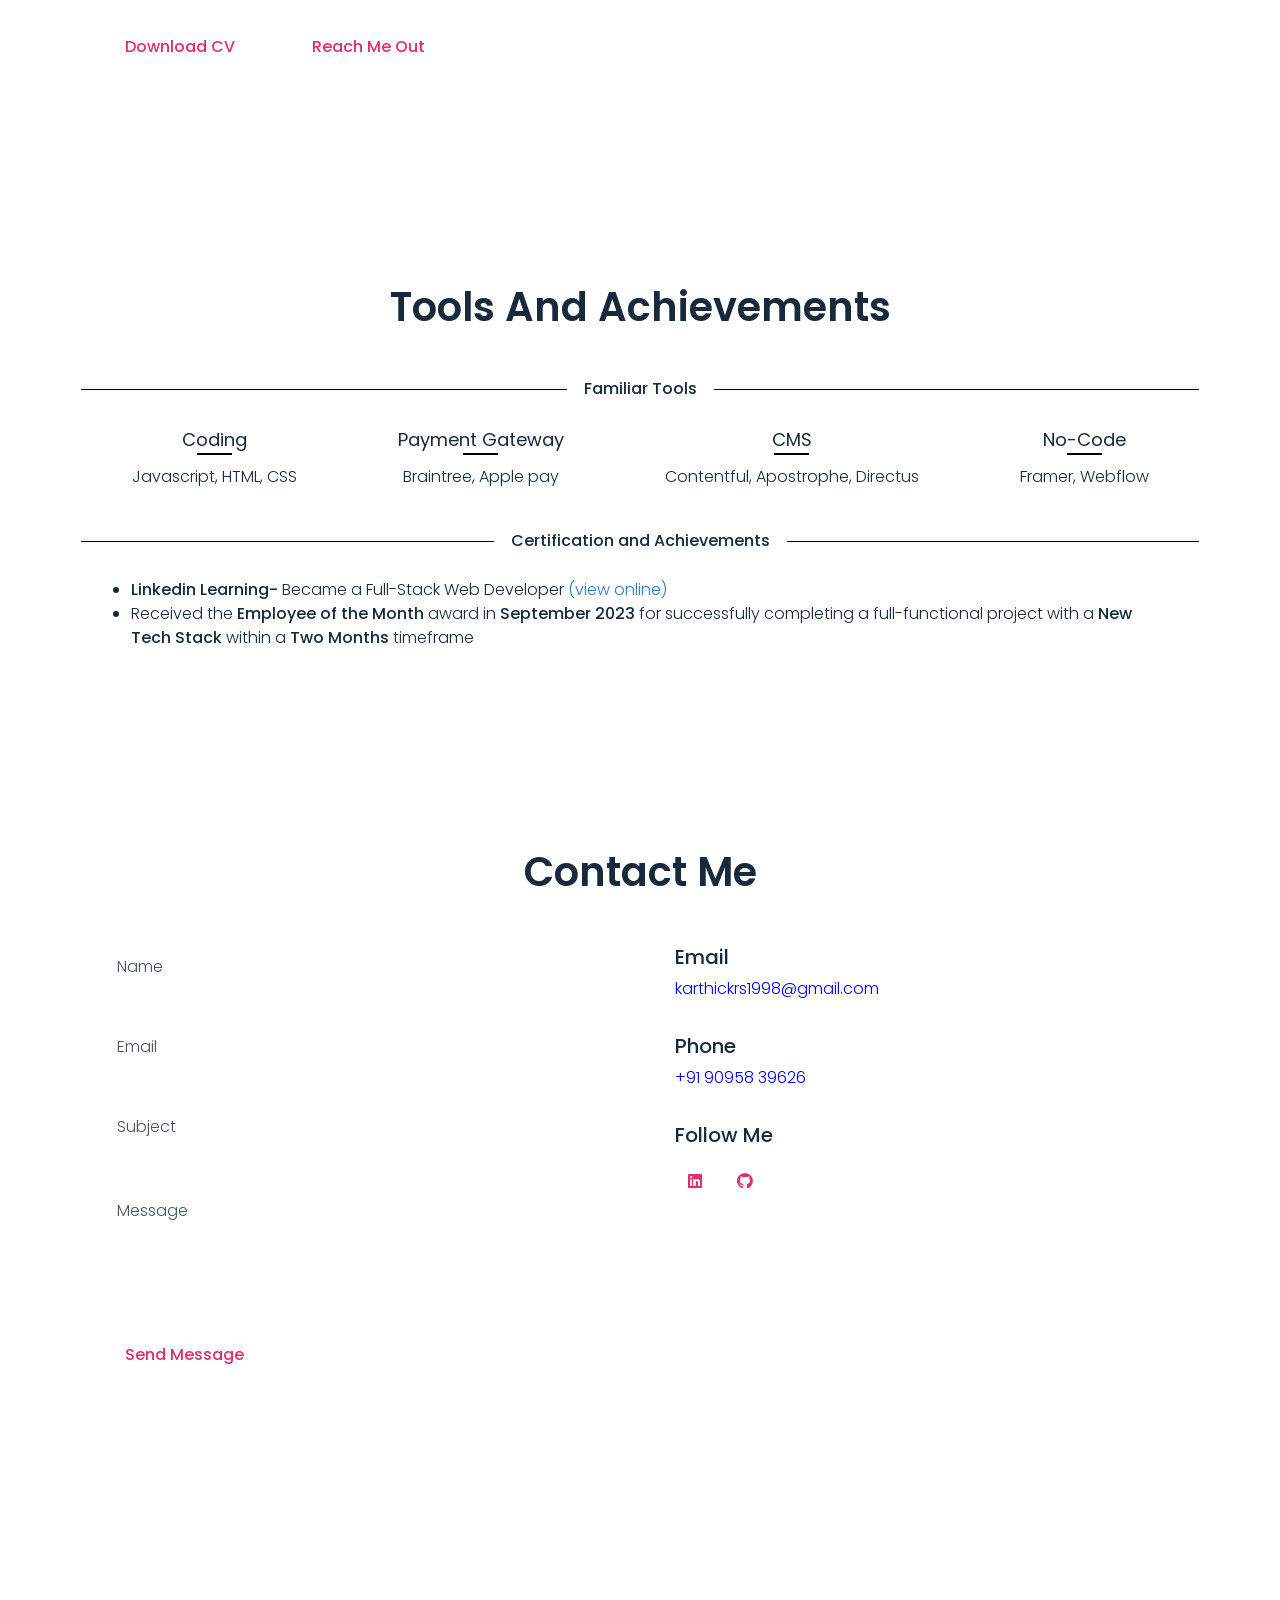
==== commit bfd0f655: "Resume button disabled" ====
--- a/index.html
+++ b/index.html
@@ -142,8 +142,9 @@
                                 </div>                        
                             </div>
                             <!-- Experience End -->
-                            <a href="Karthick's Resume.pdf" target="_blank" class="btn">download cV</a>
-                            <a href="#contact" class="btn link-item">react me out</a>
+<!--                             <a href="Karthick's Resume.pdf" target="_blank" class="btn">download cV</a> -->
+                                <a href="/" target="_blank" class="btn">download cV</a>
+                            <a href="#contact" class="btn link-item">reach me out</a>
                         </div>
                     </div>
                 </div>
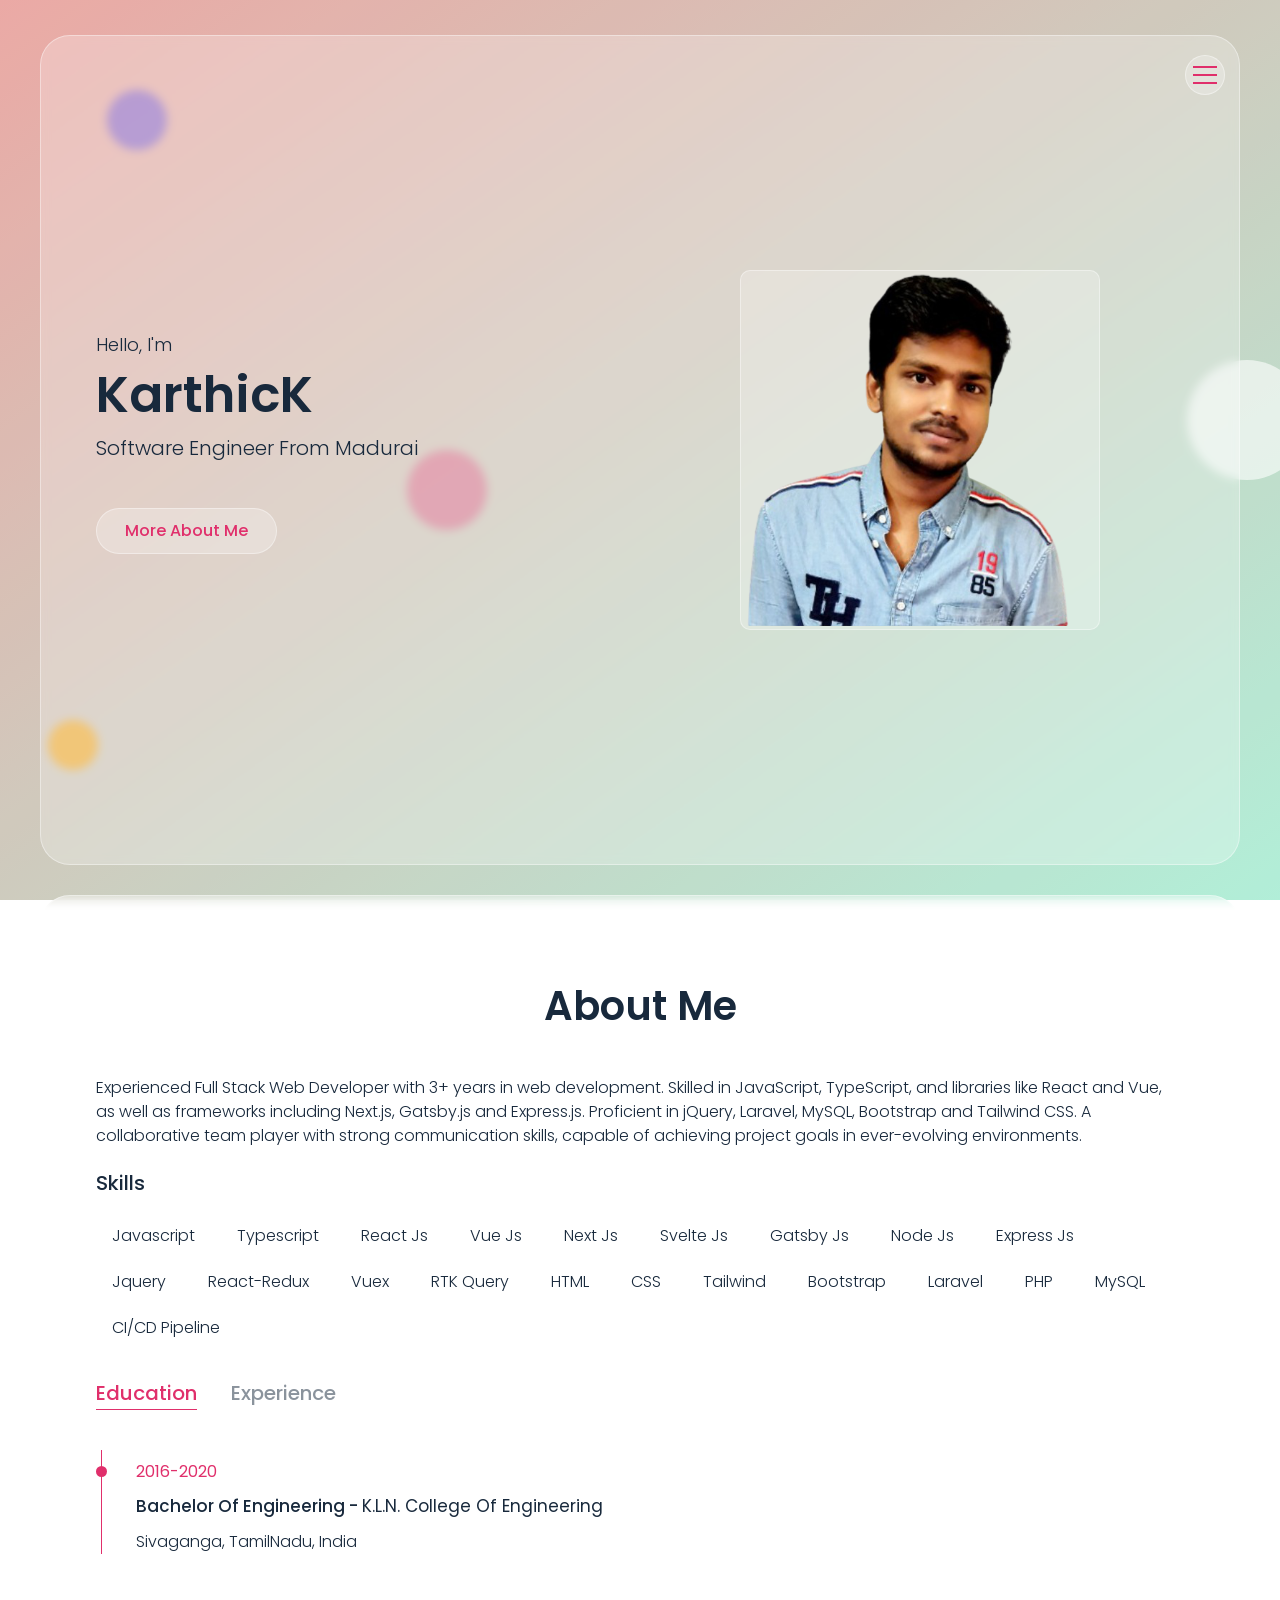
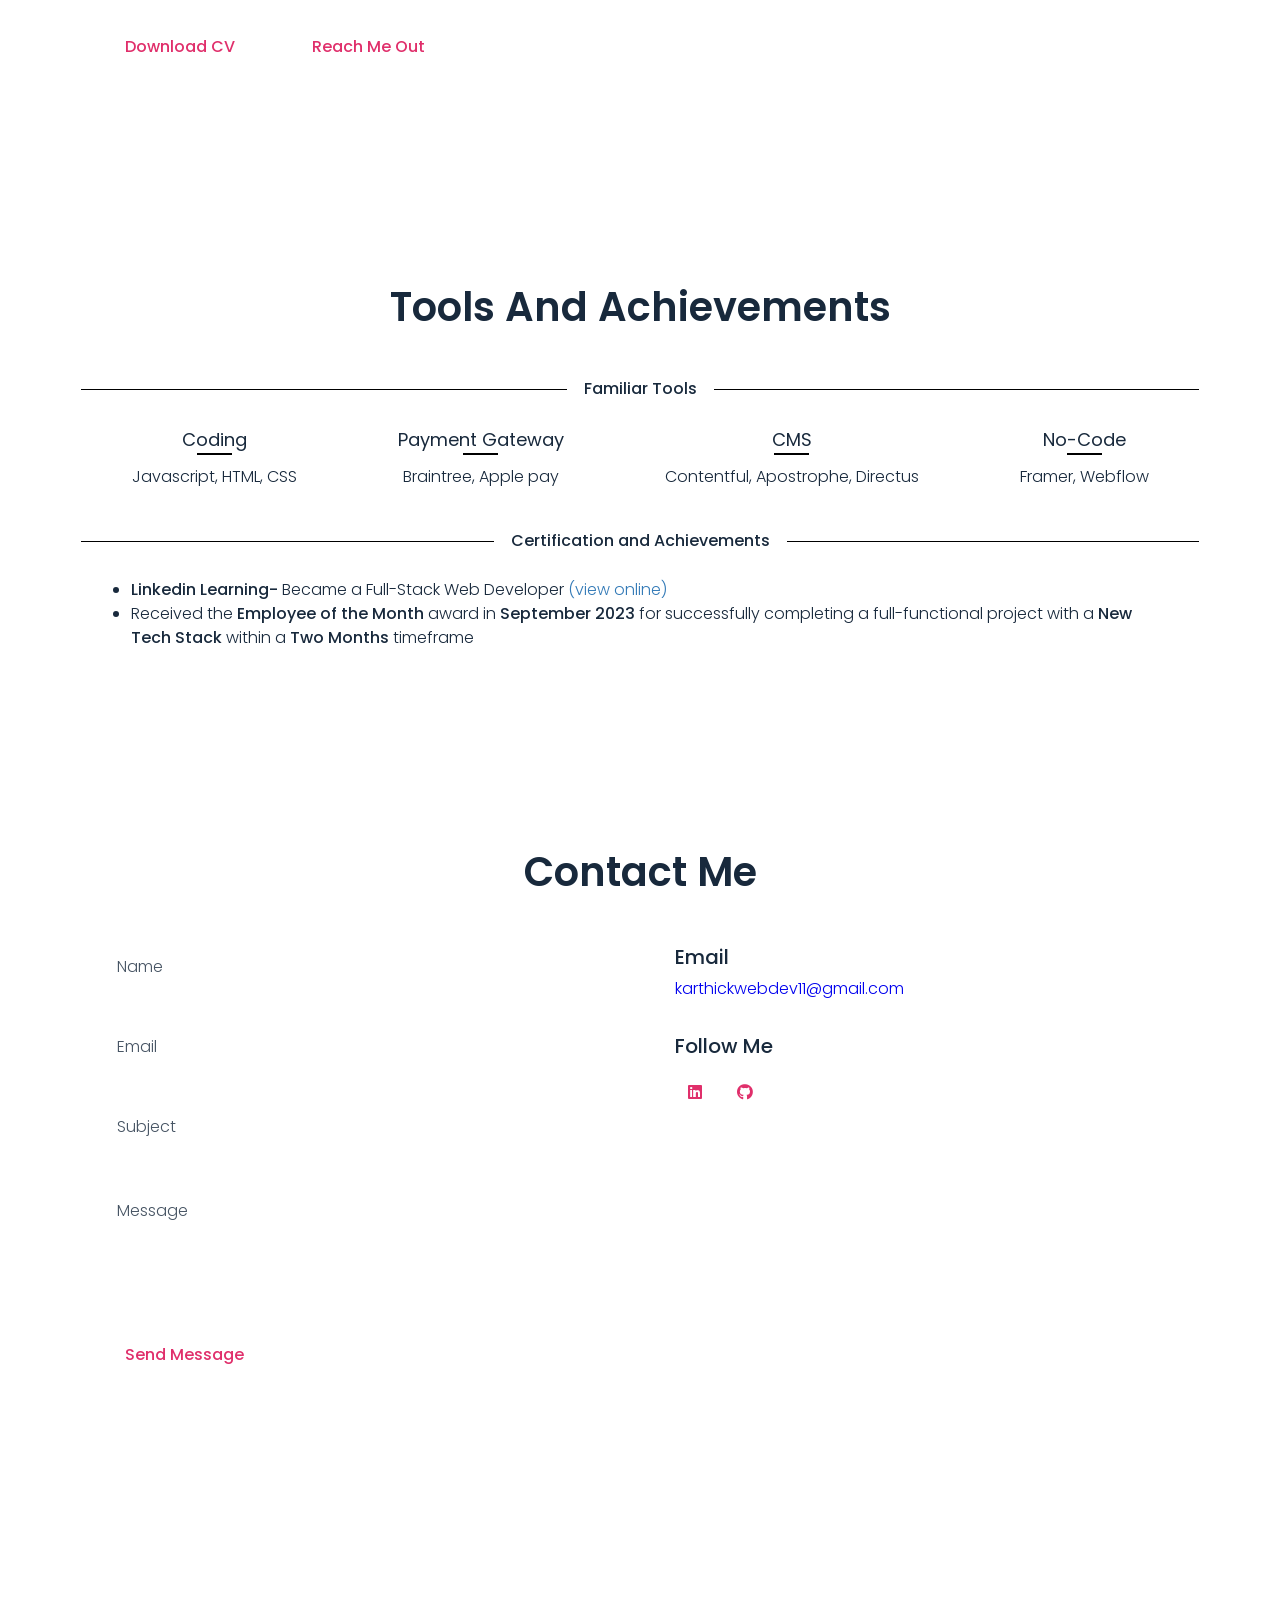
==== commit 9b4713d5: "Job Updated" ====
--- a/index.html
+++ b/index.html
@@ -135,15 +135,20 @@
                                         <p></p>
                                     </div>
                                     <div class="timeline-item">
-                                        <span class="date">Mar 2022-Present</span>
+                                        <span class="date">Mar 2022-June 2024</span>
                                         <h4>Software Development Engineer-I<span> - Fleet Studio Technologies Pvt Ltd</span></h4>
                                         <p></p>
                                     </div>
+                                    <div class="timeline-item">
+                                        <span class="date">June 2024-Present</span>
+                                        <h4>Senior Software Engineer<span> - Ideas2IT Technologies</span></h4>
+                                        <p></p>
+                                    </div>
                                 </div>                        
                             </div>
                             <!-- Experience End -->
 <!--                             <a href="Karthick's Resume.pdf" target="_blank" class="btn">download cV</a> -->
-                                <a href="/" target="_blank" class="btn">download cV</a>
+                                <a href="#" target="_blank" class="btn">download cV</a>
                             <a href="#contact" class="btn link-item">reach me out</a>
                         </div>
                     </div>
@@ -370,19 +375,17 @@
                         <div class="contact-info">
                             <div class="contact-info-item">
                                 <h3>Email</h3>
-                                <p><a href="mailto:karthickrs1998@gmail.com">karthickrs1998@gmail.com</a></p>
-                            </div>
-                            <div class="contact-info-item">
+                                <p><a href="mailto:karthickwebdev11@gmail.com">karthickwebdev11@gmail.com</a></p>
+                            </div>
+<!--                             <div class="contact-info-item">
                                 <h3>Phone</h3>
                                 <p><a href="tel:+919095839626">+91 90958 39626</a></p>
-                            </div>
+                            </div> -->
                             <div class="contact-info-item">
                                 <h3>follow me</h3>
                                 <div class="social-links">
                                     <a href="https://www.linkedin.com/in/karthick-r-s-77813818a" target="_blank"><i class="fab fa-linkedin"></i></a>
                                     <a href="https://github.com/karthick-rs-webdev" target="_blank"><i class="fab fa-github"></i></a>
-                                    <!-- <a href="#" target="_blank"><i class="fab fa-instagram"></i></a>
-                                    <a href="#" target="_blank"><i class="fab fa-youtube"></i></a> -->
                                 </div>
                             </div>
                         </div>
